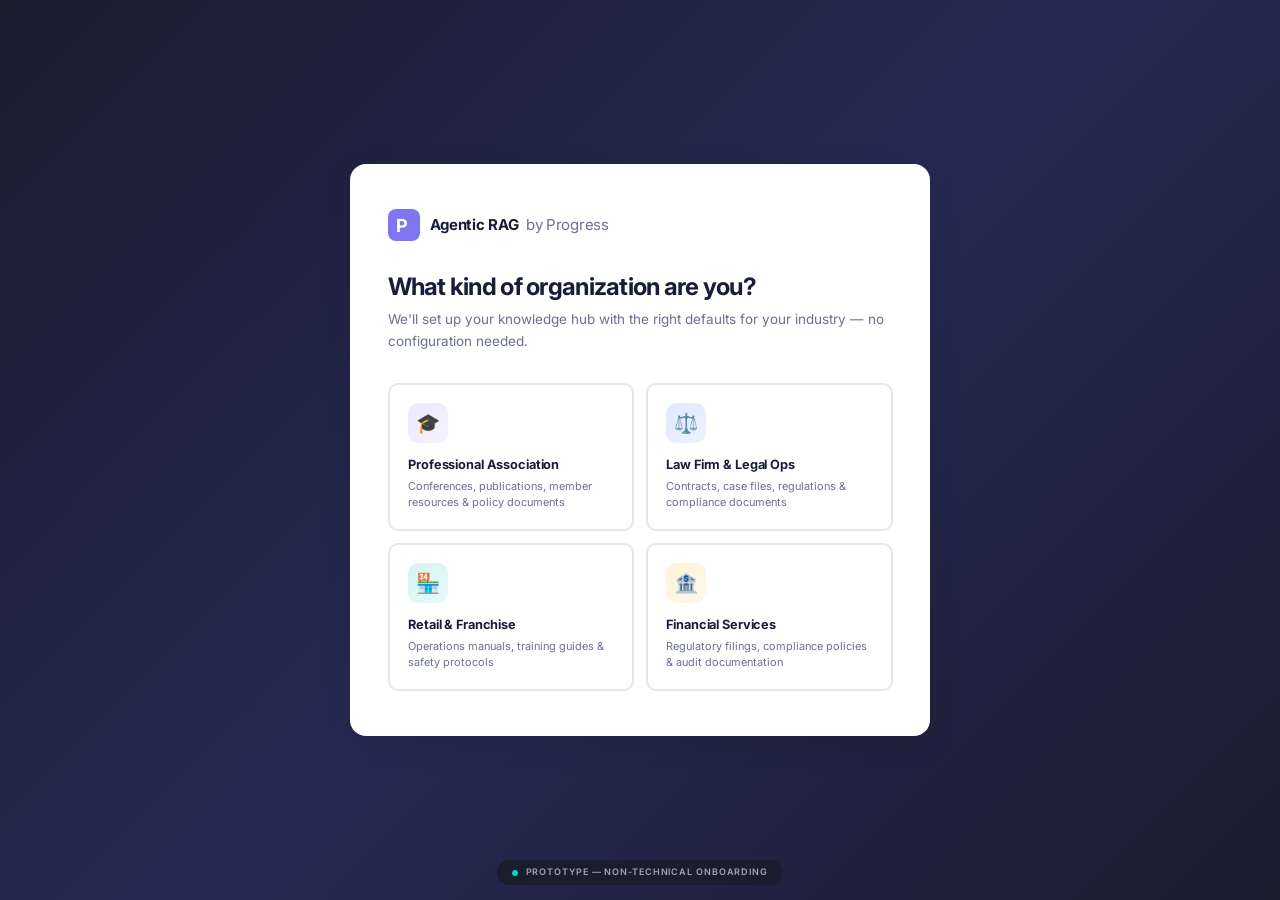
==== app-prototype.html @ ed8bad18 "Add persona-driven app-shell prototype for non-technical onboarding Co-Authored-By: Claude Opus 4.6 " ====
<!DOCTYPE html>
<html lang="en">
<head>
  <meta charset="UTF-8">
  <meta name="viewport" content="width=device-width, initial-scale=1.0">
  <title>Agentic RAG — App Prototype</title>
  <link href="https://fonts.googleapis.com/css2?family=Inter:wght@300;400;500;600;700&display=swap" rel="stylesheet">
  <style>
    /* ═══════════════════════════════════════════
       RESET & VARIABLES
       ═══════════════════════════════════════════ */
    *, *::before, *::after { box-sizing: border-box; margin: 0; padding: 0; }

    :root {
      --sidebar-bg: #1a1d2e;
      --sidebar-hover: #252840;
      --sidebar-active: #2d3152;
      --sidebar-text: rgba(255,255,255,0.55);
      --sidebar-text-active: #fff;
      --sidebar-width: 220px;
      --topbar-height: 52px;

      --purple: #8174f2;
      --purple-light: #a599ff;
      --purple-bg: rgba(129,116,242,0.08);
      --purple-border: rgba(129,116,242,0.2);
      --teal: #00d5c7;
      --teal-dark: #00b3a6;
      --green: #00d364;
      --red: #ef4444;

      --bg: #f4f5f9;
      --white: #ffffff;
      --text: #1a1d3a;
      --text-secondary: #6b7094;
      --text-tertiary: #9ca0b8;
      --border: #e5e7ef;
      --border-light: #f0f1f6;

      --radius: 10px;
      --radius-sm: 6px;
      --radius-lg: 16px;
      --shadow-sm: 0 1px 3px rgba(0,0,0,0.04);
      --shadow-md: 0 4px 16px rgba(0,0,0,0.06);
      --shadow-lg: 0 8px 32px rgba(0,0,0,0.08);

      --font: 'Inter', -apple-system, BlinkMacSystemFont, sans-serif;
    }

    html { font-size: 15px; }
    body {
      font-family: var(--font);
      color: var(--text);
      background: var(--bg);
      line-height: 1.6;
      -webkit-font-smoothing: antialiased;
      overflow-x: hidden;
      min-height: 100vh;
    }
    a { color: inherit; text-decoration: none; }
    button { font-family: var(--font); cursor: pointer; border: none; }
    input, textarea { font-family: var(--font); }

    /* ═══════════════════════════════════════════
       WELCOME SCREEN (Persona Selection)
       ═══════════════════════════════════════════ */
    .welcome-screen {
      min-height: 100vh;
      background: linear-gradient(135deg, #1a1d2e 0%, #252952 50%, #1a1d2e 100%);
      display: flex;
      align-items: center;
      justify-content: center;
      padding: 2rem;
    }

    .welcome-screen.hidden { display: none; }

    .welcome-card {
      background: var(--white);
      border-radius: var(--radius-lg);
      padding: 3rem 2.5rem;
      max-width: 580px;
      width: 100%;
      box-shadow: var(--shadow-lg);
      animation: welcomeFade 0.6s ease;
    }

    @keyframes welcomeFade {
      from { opacity: 0; transform: translateY(20px) scale(0.98); }
      to { opacity: 1; transform: translateY(0) scale(1); }
    }

    .welcome-logo {
      display: flex;
      align-items: center;
      gap: 10px;
      margin-bottom: 2rem;
    }

    .welcome-logo svg { flex-shrink: 0; }

    .welcome-logo-text {
      font-weight: 700;
      font-size: 1rem;
      color: var(--text);
      letter-spacing: -0.02em;
    }

    .welcome-logo-text span {
      color: var(--text-secondary);
      font-weight: 400;
      margin-left: 4px;
    }

    .welcome-card h1 {
      font-size: 1.6rem;
      font-weight: 700;
      letter-spacing: -0.03em;
      line-height: 1.3;
      margin-bottom: 0.5rem;
    }

    .welcome-card > p {
      color: var(--text-secondary);
      font-size: 0.9rem;
      margin-bottom: 2rem;
    }

    .persona-grid {
      display: grid;
      grid-template-columns: 1fr 1fr;
      gap: 0.75rem;
    }

    .persona-card {
      background: var(--white);
      border: 2px solid var(--border);
      border-radius: var(--radius);
      padding: 1.25rem;
      cursor: pointer;
      transition: all 0.2s;
      text-align: left;
    }

    .persona-card:hover {
      border-color: var(--purple);
      background: var(--purple-bg);
      transform: translateY(-2px);
      box-shadow: var(--shadow-md);
    }

    .persona-icon {
      width: 40px;
      height: 40px;
      border-radius: 10px;
      display: flex;
      align-items: center;
      justify-content: center;
      font-size: 1.3rem;
      margin-bottom: 0.75rem;
    }

    .persona-icon.assoc { background: linear-gradient(135deg, #ede8ff, #f5f2ff); }
    .persona-icon.legal { background: linear-gradient(135deg, #e0e8ff, #edf2ff); }
    .persona-icon.retail { background: linear-gradient(135deg, #d4f5f2, #e8faf9); }
    .persona-icon.finance { background: linear-gradient(135deg, #fff3d6, #fff9ec); }

    .persona-card h3 {
      font-size: 0.85rem;
      font-weight: 700;
      margin-bottom: 0.25rem;
      letter-spacing: -0.01em;
    }

    .persona-card p {
      font-size: 0.73rem;
      color: var(--text-secondary);
      line-height: 1.45;
    }

    /* ═══════════════════════════════════════════
       ONBOARDING OVERLAY
       ═══════════════════════════════════════════ */
    .onboarding-overlay {
      position: fixed;
      inset: 0;
      background: rgba(26,29,46,0.6);
      backdrop-filter: blur(4px);
      display: flex;
      align-items: center;
      justify-content: center;
      z-index: 1000;
      padding: 1.5rem;
      animation: overlayIn 0.3s ease;
    }

    .onboarding-overlay.hidden { display: none; }

    @keyframes overlayIn {
      from { opacity: 0; }
      to { opacity: 1; }
    }

    .onboarding-modal {
      background: var(--white);
      border-radius: var(--radius-lg);
      max-width: 520px;
      width: 100%;
      box-shadow: 0 24px 64px rgba(0,0,0,0.2);
      overflow: hidden;
      animation: modalIn 0.4s cubic-bezier(0.16, 1, 0.3, 1);
    }

    @keyframes modalIn {
      from { opacity: 0; transform: translateY(24px) scale(0.96); }
      to { opacity: 1; transform: translateY(0) scale(1); }
    }

    .onboarding-progress {
      height: 3px;
      background: var(--border-light);
    }

    .onboarding-progress-fill {
      height: 100%;
      background: linear-gradient(90deg, var(--purple), var(--teal));
      transition: width 0.5s cubic-bezier(0.4, 0, 0.2, 1);
      border-radius: 0 2px 2px 0;
    }

    .onboarding-body {
      padding: 2rem 2rem 1.75rem;
    }

    .onboarding-step-label {
      font-size: 0.7rem;
      font-weight: 600;
      text-transform: uppercase;
      letter-spacing: 0.08em;
      color: var(--purple);
      margin-bottom: 0.75rem;
    }

    .onboarding-body h2 {
      font-size: 1.3rem;
      font-weight: 700;
      letter-spacing: -0.02em;
      margin-bottom: 0.4rem;
    }

    .onboarding-body > p {
      color: var(--text-secondary);
      font-size: 0.85rem;
      margin-bottom: 1.5rem;
    }

    .onboarding-step { display: none; }
    .onboarding-step.active { display: block; }

    /* Use case options */
    .uc-option {
      display: flex;
      align-items: center;
      gap: 0.75rem;
      padding: 0.9rem 1rem;
      border: 2px solid var(--border);
      border-radius: var(--radius);
      margin-bottom: 0.5rem;
      cursor: pointer;
      transition: all 0.15s;
    }

    .uc-option:hover { border-color: var(--purple-border); background: var(--purple-bg); }
    .uc-option.selected { border-color: var(--purple); background: var(--purple-bg); }

    .uc-radio {
      width: 18px; height: 18px;
      border-radius: 50%;
      border: 2px solid var(--border);
      flex-shrink: 0;
      position: relative;
      transition: all 0.15s;
    }

    .uc-option.selected .uc-radio {
      border-color: var(--purple);
    }

    .uc-option.selected .uc-radio::after {
      content: '';
      position: absolute;
      top: 3px; left: 3px;
      width: 8px; height: 8px;
      border-radius: 50%;
      background: var(--purple);
    }

    .uc-text h4 { font-size: 0.85rem; font-weight: 600; }
    .uc-text p { font-size: 0.73rem; color: var(--text-secondary); margin-top: 2px; }

    /* Upload zone */
    .upload-zone {
      border: 2px dashed var(--border);
      border-radius: var(--radius);
      padding: 2rem;
      text-align: center;
      cursor: pointer;
      transition: all 0.2s;
    }

    .upload-zone:hover { border-color: var(--purple); background: var(--purple-bg); }

    .upload-zone-icon {
      font-size: 2rem;
      margin-bottom: 0.5rem;
    }

    .upload-zone h4 { font-size: 0.9rem; font-weight: 600; margin-bottom: 0.25rem; }
    .upload-zone p { font-size: 0.75rem; color: var(--text-secondary); }

    .file-preview {
      display: none;
      align-items: center;
      gap: 0.75rem;
      padding: 0.75rem 1rem;
      background: var(--bg);
      border-radius: var(--radius-sm);
      margin-top: 0.75rem;
    }

    .file-preview.visible { display: flex; }
    .file-preview-icon { font-size: 1.5rem; }
    .file-preview-info { flex: 1; }
    .file-preview-info .fname { font-size: 0.8rem; font-weight: 600; }
    .file-preview-info .fsize { font-size: 0.7rem; color: var(--text-secondary); }

    .file-preview-check {
      width: 22px; height: 22px;
      background: var(--teal);
      border-radius: 50%;
      display: flex; align-items: center; justify-content: center;
    }

    /* Processing */
    .processing-wrap { text-align: center; padding: 1rem 0; }

    .proc-spinner {
      width: 64px; height: 64px;
      border: 3px solid var(--border-light);
      border-top-color: var(--purple);
      border-right-color: var(--teal);
      border-radius: 50%;
      animation: spin 1s linear infinite;
      margin: 0 auto 1.5rem;
    }

    @keyframes spin { to { transform: rotate(360deg); } }

    .proc-steps { text-align: left; max-width: 280px; margin: 0 auto; }

    .proc-item {
      display: flex;
      align-items: center;
      gap: 0.6rem;
      padding: 0.4rem 0;
      font-size: 0.8rem;
      color: var(--text-tertiary);
      transition: all 0.3s;
    }

    .proc-item.active { color: var(--text); font-weight: 600; }
    .proc-item.done { color: var(--teal-dark); }

    .proc-dot {
      width: 16px; height: 16px;
      border-radius: 50%;
      border: 2px solid var(--border);
      flex-shrink: 0;
      display: flex; align-items: center; justify-content: center;
      transition: all 0.3s;
    }

    .proc-item.active .proc-dot { border-color: var(--purple); background: var(--purple-bg); }
    .proc-item.done .proc-dot { border-color: var(--teal); background: var(--teal); }
    .proc-item.done .proc-dot svg { display: block; }
    .proc-dot svg { width: 8px; height: 8px; color: white; display: none; }

    /* Onboarding footer */
    .onboarding-footer {
      display: flex;
      justify-content: flex-end;
      gap: 0.5rem;
      padding: 1rem 2rem 1.5rem;
    }

    .btn-ob {
      padding: 0.55rem 1.4rem;
      border-radius: var(--radius-sm);
      font-size: 0.8rem;
      font-weight: 600;
      transition: all 0.15s;
    }

    .btn-ob-primary {
      background: var(--purple);
      color: white;
    }

    .btn-ob-primary:hover { background: #7164e0; }
    .btn-ob-primary:disabled { opacity: 0.4; cursor: not-allowed; }

    .btn-ob-secondary {
      background: var(--bg);
      color: var(--text-secondary);
    }

    /* ═══════════════════════════════════════════
       APP SHELL
       ═══════════════════════════════════════════ */
    .app-shell {
      display: none;
      min-height: 100vh;
    }

    .app-shell.active { display: flex; }

    /* Sidebar */
    .sidebar {
      width: var(--sidebar-width);
      background: var(--sidebar-bg);
      min-height: 100vh;
      position: fixed;
      left: 0;
      top: 0;
      z-index: 50;
      display: flex;
      flex-direction: column;
      transition: transform 0.3s;
    }

    .sidebar-logo {
      padding: 1rem 1.25rem;
      display: flex;
      align-items: center;
      gap: 8px;
      border-bottom: 1px solid rgba(255,255,255,0.06);
    }

    .sidebar-logo svg { flex-shrink: 0; }

    .sidebar-logo-text {
      font-size: 0.8rem;
      font-weight: 700;
      color: white;
      letter-spacing: -0.01em;
    }

    .sidebar-nav { padding: 0.75rem 0.6rem; flex: 1; }

    .sidebar-section-label {
      font-size: 0.6rem;
      font-weight: 600;
      text-transform: uppercase;
      letter-spacing: 0.1em;
      color: rgba(255,255,255,0.25);
      padding: 1rem 0.65rem 0.4rem;
    }

    .nav-item {
      display: flex;
      align-items: center;
      gap: 0.65rem;
      padding: 0.55rem 0.65rem;
      border-radius: var(--radius-sm);
      color: var(--sidebar-text);
      font-size: 0.8rem;
      font-weight: 500;
      cursor: pointer;
      transition: all 0.15s;
      margin-bottom: 2px;
    }

    .nav-item:hover { background: var(--sidebar-hover); color: var(--sidebar-text-active); }
    .nav-item.active { background: var(--sidebar-active); color: var(--sidebar-text-active); }

    .nav-item svg { width: 18px; height: 18px; flex-shrink: 0; opacity: 0.6; }
    .nav-item.active svg { opacity: 1; }

    .sidebar-badge {
      margin-left: auto;
      font-size: 0.6rem;
      font-weight: 700;
      background: var(--purple);
      color: white;
      padding: 1px 6px;
      border-radius: 10px;
    }

    .sidebar-trial {
      padding: 1rem 1.25rem;
      border-top: 1px solid rgba(255,255,255,0.06);
    }

    .trial-bar {
      height: 4px;
      background: rgba(255,255,255,0.1);
      border-radius: 2px;
      margin-bottom: 0.4rem;
    }

    .trial-fill {
      height: 100%;
      background: linear-gradient(90deg, var(--teal), var(--green));
      border-radius: 2px;
      width: 100%;
    }

    .trial-text {
      font-size: 0.65rem;
      color: rgba(255,255,255,0.4);
    }

    .trial-text strong { color: var(--teal); }

    /* Main content area */
    .main-wrap {
      margin-left: var(--sidebar-width);
      flex: 1;
      min-height: 100vh;
      display: flex;
      flex-direction: column;
    }

    /* Top bar */
    .topbar {
      height: var(--topbar-height);
      background: var(--white);
      border-bottom: 1px solid var(--border);
      display: flex;
      align-items: center;
      justify-content: space-between;
      padding: 0 1.5rem;
      position: sticky;
      top: 0;
      z-index: 40;
    }

    .topbar-left {
      display: flex;
      align-items: center;
      gap: 0.5rem;
      font-size: 0.8rem;
      color: var(--text-secondary);
    }

    .topbar-left strong { color: var(--text); font-weight: 600; }

    .topbar-right {
      display: flex;
      align-items: center;
      gap: 0.75rem;
    }

    .topbar-btn {
      width: 32px; height: 32px;
      border-radius: var(--radius-sm);
      background: var(--bg);
      display: flex; align-items: center; justify-content: center;
      color: var(--text-secondary);
      cursor: pointer;
      transition: all 0.15s;
    }

    .topbar-btn:hover { background: var(--border); }
    .topbar-btn svg { width: 16px; height: 16px; }

    .topbar-avatar {
      width: 30px; height: 30px;
      border-radius: 50%;
      background: var(--purple);
      color: white;
      font-size: 0.65rem;
      font-weight: 700;
      display: flex; align-items: center; justify-content: center;
      cursor: pointer;
    }

    /* Content */
    .content { padding: 1.5rem; flex: 1; }

    /* ═══════════════════════════════════════════
       DASHBOARD VIEW
       ═══════════════════════════════════════════ */
    .view { display: none; animation: viewIn 0.3s ease; }
    .view.active { display: block; }

    @keyframes viewIn {
      from { opacity: 0; transform: translateY(8px); }
      to { opacity: 1; transform: translateY(0); }
    }

    .dash-header {
      margin-bottom: 1.5rem;
    }

    .dash-header h1 {
      font-size: 1.4rem;
      font-weight: 700;
      letter-spacing: -0.02em;
      margin-bottom: 0.25rem;
    }

    .dash-header p {
      font-size: 0.85rem;
      color: var(--text-secondary);
    }

    .metrics-grid {
      display: grid;
      grid-template-columns: repeat(4, 1fr);
      gap: 0.75rem;
      margin-bottom: 1.5rem;
    }

    .metric-card {
      background: var(--white);
      border: 1px solid var(--border);
      border-radius: var(--radius);
      padding: 1.25rem;
    }

    .metric-label {
      font-size: 0.7rem;
      font-weight: 600;
      text-transform: uppercase;
      letter-spacing: 0.06em;
      color: var(--text-secondary);
      margin-bottom: 0.5rem;
    }

    .metric-value {
      font-size: 1.8rem;
      font-weight: 700;
      letter-spacing: -0.03em;
      line-height: 1;
    }

    .metric-value.purple { color: var(--purple); }
    .metric-value.teal { color: var(--teal-dark); }
    .metric-value.green { color: var(--green); }

    .metric-sub {
      font-size: 0.7rem;
      color: var(--text-tertiary);
      margin-top: 0.35rem;
    }

    /* Quick actions */
    .quick-action {
      background: var(--white);
      border: 1px solid var(--border);
      border-radius: var(--radius);
      padding: 1.5rem;
      margin-bottom: 1rem;
    }

    .quick-action h3 {
      font-size: 0.95rem;
      font-weight: 700;
      margin-bottom: 0.75rem;
    }

    .quick-search-bar {
      display: flex;
      align-items: center;
      background: var(--bg);
      border: 2px solid var(--border);
      border-radius: var(--radius);
      padding: 0.65rem 0.9rem;
      gap: 0.6rem;
      cursor: pointer;
      transition: all 0.15s;
    }

    .quick-search-bar:hover { border-color: var(--purple); }

    .quick-search-bar svg { width: 18px; height: 18px; color: var(--text-tertiary); flex-shrink: 0; }

    .quick-search-bar span {
      font-size: 0.85rem;
      color: var(--text-tertiary);
    }

    /* Recent docs */
    .recent-docs {
      background: var(--white);
      border: 1px solid var(--border);
      border-radius: var(--radius);
      padding: 1.25rem;
    }

    .recent-docs h3 {
      font-size: 0.9rem;
      font-weight: 700;
      margin-bottom: 0.75rem;
    }

    .doc-row {
      display: flex;
      align-items: center;
      gap: 0.75rem;
      padding: 0.6rem 0;
      border-bottom: 1px solid var(--border-light);
    }

    .doc-row:last-child { border-bottom: none; }

    .doc-icon {
      width: 32px; height: 32px;
      border-radius: var(--radius-sm);
      background: var(--bg);
      display: flex; align-items: center; justify-content: center;
      font-size: 0.9rem;
    }

    .doc-info { flex: 1; }
    .doc-info .doc-name { font-size: 0.8rem; font-weight: 600; }
    .doc-info .doc-meta { font-size: 0.68rem; color: var(--text-tertiary); }
    .doc-status { font-size: 0.65rem; font-weight: 600; color: var(--teal-dark); }

    /* ═══════════════════════════════════════════
       SEARCH/ASK VIEW
       ═══════════════════════════════════════════ */
    .search-header {
      margin-bottom: 1.5rem;
    }

    .search-header h1 {
      font-size: 1.4rem;
      font-weight: 700;
      letter-spacing: -0.02em;
      margin-bottom: 0.25rem;
    }

    .search-header p {
      font-size: 0.85rem;
      color: var(--text-secondary);
    }

    .search-input-wrap {
      background: var(--white);
      border: 2px solid var(--border);
      border-radius: var(--radius);
      padding: 0.7rem 0.9rem;
      display: flex;
      align-items: center;
      gap: 0.6rem;
      margin-bottom: 0.75rem;
      transition: all 0.15s;
    }

    .search-input-wrap:focus-within {
      border-color: var(--purple);
      box-shadow: 0 0 0 3px rgba(129,116,242,0.1);
    }

    .search-input-wrap svg { width: 20px; height: 20px; color: var(--text-tertiary); flex-shrink: 0; }

    .search-input-wrap input {
      flex: 1;
      border: none;
      outline: none;
      font-size: 0.9rem;
      color: var(--text);
      background: transparent;
    }

    .search-input-wrap input::placeholder { color: var(--text-tertiary); }

    .search-send {
      background: var(--purple);
      color: white;
      border-radius: var(--radius-sm);
      padding: 0.4rem 1rem;
      font-size: 0.78rem;
      font-weight: 600;
      white-space: nowrap;
    }

    .search-send:hover { background: #7164e0; }

    .example-pills {
      display: flex;
      flex-wrap: wrap;
      gap: 0.4rem;
      margin-bottom: 1.5rem;
    }

    .example-pill {
      font-size: 0.7rem;
      color: var(--purple);
      background: var(--purple-bg);
      border: 1px solid var(--purple-border);
      padding: 0.3rem 0.65rem;
      border-radius: 100px;
      cursor: pointer;
      transition: all 0.15s;
    }

    .example-pill:hover { background: rgba(129,116,242,0.15); }

    /* AI Answer */
    .ai-answer {
      display: none;
      background: var(--white);
      border: 1px solid var(--border);
      border-radius: var(--radius);
      overflow: hidden;
      animation: viewIn 0.4s ease;
    }

    .ai-answer.visible { display: block; }

    .ai-answer-header {
      display: flex;
      align-items: center;
      gap: 0.5rem;
      padding: 0.9rem 1.25rem;
      background: linear-gradient(90deg, rgba(129,116,242,0.06), rgba(0,213,199,0.04));
      border-bottom: 1px solid var(--border-light);
    }

    .ai-dot {
      width: 8px; height: 8px;
      border-radius: 50%;
      background: var(--purple);
      animation: pulse 2s ease infinite;
    }

    @keyframes pulse {
      0%, 100% { opacity: 1; }
      50% { opacity: 0.4; }
    }

    .ai-answer-header span {
      font-size: 0.75rem;
      font-weight: 600;
      color: var(--purple);
      text-transform: uppercase;
      letter-spacing: 0.05em;
    }

    .ai-answer-body {
      padding: 1.25rem;
      font-size: 0.85rem;
      line-height: 1.7;
    }

    .ai-answer-body p { margin-bottom: 0.75rem; }
    .ai-answer-body p:last-child { margin-bottom: 0; }
    .ai-answer-body strong { font-weight: 700; }

    .ai-cite {
      display: inline-flex;
      align-items: center;
      gap: 3px;
      font-size: 0.65rem;
      font-weight: 600;
      color: var(--teal-dark);
      background: rgba(0,213,199,0.08);
      padding: 1px 6px;
      border-radius: 4px;
      vertical-align: middle;
      margin-left: 3px;
    }

    .ai-sources {
      border-top: 1px solid var(--border-light);
      padding: 1rem 1.25rem;
      background: var(--bg);
    }

    .ai-sources-label {
      font-size: 0.68rem;
      font-weight: 700;
      text-transform: uppercase;
      letter-spacing: 0.06em;
      color: var(--text-tertiary);
      margin-bottom: 0.5rem;
    }

    .ai-source-item {
      display: flex;
      align-items: flex-start;
      gap: 0.5rem;
      padding: 0.35rem 0;
      font-size: 0.75rem;
      color: var(--text-secondary);
    }

    .ai-source-num {
      width: 18px; height: 18px;
      border-radius: 4px;
      background: var(--teal);
      color: white;
      font-size: 0.6rem;
      font-weight: 700;
      display: flex; align-items: center; justify-content: center;
      flex-shrink: 0;
      margin-top: 1px;
    }

    /* Follow up */
    .follow-up {
      display: none;
      margin-top: 1rem;
    }

    .follow-up.visible { display: block; }

    .follow-up-bar {
      display: flex;
      align-items: center;
      background: var(--white);
      border: 1px solid var(--border);
      border-radius: var(--radius);
      padding: 0.6rem 0.9rem;
      gap: 0.5rem;
    }

    .follow-up-bar input {
      flex: 1;
      border: none;
      outline: none;
      font-size: 0.85rem;
      color: var(--text);
      background: transparent;
    }

    /* ═══════════════════════════════════════════
       DOCUMENTS VIEW
       ═══════════════════════════════════════════ */
    .docs-header {
      display: flex;
      align-items: center;
      justify-content: space-between;
      margin-bottom: 1.5rem;
    }

    .docs-header h1 {
      font-size: 1.4rem;
      font-weight: 700;
      letter-spacing: -0.02em;
    }

    .btn-upload {
      display: flex;
      align-items: center;
      gap: 0.4rem;
      background: var(--purple);
      color: white;
      padding: 0.5rem 1rem;
      border-radius: var(--radius-sm);
      font-size: 0.8rem;
      font-weight: 600;
    }

    .btn-upload:hover { background: #7164e0; }
    .btn-upload svg { width: 16px; height: 16px; }

    .docs-table {
      background: var(--white);
      border: 1px solid var(--border);
      border-radius: var(--radius);
      overflow: hidden;
    }

    .docs-table-header {
      display: grid;
      grid-template-columns: 1fr 120px 100px 80px;
      padding: 0.6rem 1rem;
      background: var(--bg);
      border-bottom: 1px solid var(--border);
      font-size: 0.68rem;
      font-weight: 600;
      text-transform: uppercase;
      letter-spacing: 0.06em;
      color: var(--text-tertiary);
    }

    .docs-table-row {
      display: grid;
      grid-template-columns: 1fr 120px 100px 80px;
      padding: 0.75rem 1rem;
      border-bottom: 1px solid var(--border-light);
      align-items: center;
      font-size: 0.82rem;
    }

    .docs-table-row:last-child { border-bottom: none; }

    .doc-name-cell {
      display: flex;
      align-items: center;
      gap: 0.6rem;
    }

    .doc-name-cell .doc-icon { width: 28px; height: 28px; font-size: 0.75rem; }

    .doc-status-badge {
      font-size: 0.65rem;
      font-weight: 600;
      padding: 2px 8px;
      border-radius: 100px;
    }

    .doc-status-badge.ready { background: rgba(0,211,100,0.1); color: var(--green); }

    /* ═══════════════════════════════════════════
       MOBILE RESPONSIVE
       ═══════════════════════════════════════════ */
    .mobile-menu-btn {
      display: none;
      width: 36px; height: 36px;
      background: none;
      color: var(--text);
      align-items: center;
      justify-content: center;
    }

    .mobile-menu-btn svg { width: 20px; height: 20px; }

    @media (max-width: 768px) {
      :root { --sidebar-width: 0px; }

      .sidebar {
        transform: translateX(-260px);
        width: 260px;
      }

      .sidebar.open { transform: translateX(0); }

      .main-wrap { margin-left: 0; }

      .mobile-menu-btn { display: flex; }

      .persona-grid { grid-template-columns: 1fr; }

      .metrics-grid { grid-template-columns: repeat(2, 1fr); }

      .docs-table-header,
      .docs-table-row { grid-template-columns: 1fr 80px; }

      .docs-table-header > :nth-child(n+3),
      .docs-table-row > :nth-child(n+3) { display: none; }

      .welcome-card { padding: 2rem 1.5rem; }

      .onboarding-body { padding: 1.5rem; }
      .onboarding-footer { padding: 0.75rem 1.5rem 1.25rem; }
    }

    /* ═══════════════════════════════════════════
       PROTOTYPE BADGE
       ═══════════════════════════════════════════ */
    .proto-badge {
      position: fixed;
      bottom: 1rem;
      left: 50%;
      transform: translateX(-50%);
      background: var(--sidebar-bg);
      color: rgba(255,255,255,0.6);
      font-size: 0.6rem;
      font-weight: 600;
      text-transform: uppercase;
      letter-spacing: 0.1em;
      padding: 0.35rem 1rem;
      border-radius: 100px;
      z-index: 999;
      display: flex;
      align-items: center;
      gap: 0.5rem;
    }

    .proto-badge-dot {
      width: 6px; height: 6px;
      border-radius: 50%;
      background: var(--teal);
      animation: pulse 2s ease infinite;
    }
  </style>
</head>
<body>

<!-- ═══════════════════════════════════════════
     WELCOME SCREEN
     ═══════════════════════════════════════════ -->
<div class="welcome-screen" id="welcomeScreen">
  <div class="welcome-card">
    <div class="welcome-logo">
      <svg width="32" height="32" viewBox="0 0 32 32" fill="none">
        <rect width="32" height="32" rx="8" fill="url(#wg)"/>
        <defs><linearGradient id="wg" x1="0" y1="0" x2="32" y2="32"><stop stop-color="#8174f2"/><stop offset="1" stop-color="#00d5c7"/></linearGradient></defs>
        <text x="8" y="23" font-family="Inter,sans-serif" font-weight="700" font-size="18" fill="#fff">P</text>
      </svg>
      <div class="welcome-logo-text">Agentic RAG <span>by Progress</span></div>
    </div>
    <h1>What kind of organization are you?</h1>
    <p>We'll set up your knowledge hub with the right defaults for your industry &mdash; no configuration needed.</p>
    <div class="persona-grid">
      <div class="persona-card" onclick="selectPersona('associations')">
        <div class="persona-icon assoc">&#127891;</div>
        <h3>Professional Association</h3>
        <p>Conferences, publications, member resources &amp; policy documents</p>
      </div>
      <div class="persona-card" onclick="selectPersona('legal')">
        <div class="persona-icon legal">&#9878;&#65039;</div>
        <h3>Law Firm &amp; Legal Ops</h3>
        <p>Contracts, case files, regulations &amp; compliance documents</p>
      </div>
      <div class="persona-card" onclick="selectPersona('retail')">
        <div class="persona-icon retail">&#127978;</div>
        <h3>Retail &amp; Franchise</h3>
        <p>Operations manuals, training guides &amp; safety protocols</p>
      </div>
      <div class="persona-card" onclick="selectPersona('finance')">
        <div class="persona-icon finance">&#127974;</div>
        <h3>Financial Services</h3>
        <p>Regulatory filings, compliance policies &amp; audit documentation</p>
      </div>
    </div>
  </div>
</div>

<!-- ═══════════════════════════════════════════
     ONBOARDING OVERLAY
     ═══════════════════════════════════════════ -->
<div class="onboarding-overlay hidden" id="onboardingOverlay">
  <div class="onboarding-modal">
    <div class="onboarding-progress">
      <div class="onboarding-progress-fill" id="obProgressFill" style="width: 33%"></div>
    </div>

    <!-- Step 1: Use Case -->
    <div class="onboarding-step active" id="obStep1">
      <div class="onboarding-body">
        <div class="onboarding-step-label">Step 1 of 3</div>
        <h2 id="obTitle1">What will you use this for?</h2>
        <p>Pick your primary use case &mdash; you can always add more later.</p>
        <div id="obUseCases"></div>
      </div>
      <div class="onboarding-footer">
        <button class="btn-ob btn-ob-primary" id="obBtn1" disabled onclick="obNext(2)">Continue</button>
      </div>
    </div>

    <!-- Step 2: Upload -->
    <div class="onboarding-step" id="obStep2">
      <div class="onboarding-body">
        <div class="onboarding-step-label">Step 2 of 3</div>
        <h2 id="obUploadTitle">Upload your first document</h2>
        <p id="obUploadSub">We'll index it and make it searchable in seconds.</p>
        <div class="upload-zone" onclick="simulateUpload()">
          <div class="upload-zone-icon">&#128196;</div>
          <h4>Drop a file here or click to browse</h4>
          <p>PDF, DOCX, MP4, MP3, PPTX &mdash; 60+ formats supported</p>
        </div>
        <div class="file-preview" id="obFilePreview">
          <div class="file-preview-icon">&#128196;</div>
          <div class="file-preview-info">
            <div class="fname" id="obFileName"></div>
            <div class="fsize" id="obFileSize"></div>
          </div>
          <div class="file-preview-check">
            <svg viewBox="0 0 12 12" fill="none" stroke="white" stroke-width="2"><path d="M2 6l3 3 5-5"/></svg>
          </div>
        </div>
      </div>
      <div class="onboarding-footer">
        <button class="btn-ob btn-ob-secondary" onclick="obNext(1)">Back</button>
        <button class="btn-ob btn-ob-primary" id="obBtn2" disabled onclick="obNext(3)">Process Document</button>
      </div>
    </div>

    <!-- Step 3: Processing -->
    <div class="onboarding-step" id="obStep3">
      <div class="onboarding-body">
        <div class="onboarding-step-label">Step 3 of 3</div>
        <h2>Setting up your knowledge hub</h2>
        <p>This usually takes about 30 seconds.</p>
        <div class="processing-wrap">
          <div class="proc-spinner"></div>
          <div class="proc-steps">
            <div class="proc-item active" id="p1"><div class="proc-dot"><svg viewBox="0 0 12 12" fill="none" stroke="white" stroke-width="2"><path d="M2 6l3 3 5-5"/></svg></div>Extracting text &amp; structure</div>
            <div class="proc-item" id="p2"><div class="proc-dot"><svg viewBox="0 0 12 12" fill="none" stroke="white" stroke-width="2"><path d="M2 6l3 3 5-5"/></svg></div>Generating knowledge index</div>
            <div class="proc-item" id="p3"><div class="proc-dot"><svg viewBox="0 0 12 12" fill="none" stroke="white" stroke-width="2"><path d="M2 6l3 3 5-5"/></svg></div>Configuring AI for your industry</div>
            <div class="proc-item" id="p4"><div class="proc-dot"><svg viewBox="0 0 12 12" fill="none" stroke="white" stroke-width="2"><path d="M2 6l3 3 5-5"/></svg></div>Ready to search</div>
          </div>
        </div>
      </div>
    </div>
  </div>
</div>

<!-- ═══════════════════════════════════════════
     APP SHELL
     ═══════════════════════════════════════════ -->
<div class="app-shell" id="appShell">

  <!-- Sidebar -->
  <aside class="sidebar" id="sidebar">
    <div class="sidebar-logo">
      <svg width="24" height="24" viewBox="0 0 32 32" fill="none">
        <rect width="32" height="32" rx="8" fill="url(#sg)"/>
        <defs><linearGradient id="sg" x1="0" y1="0" x2="32" y2="32"><stop stop-color="#8174f2"/><stop offset="1" stop-color="#00d5c7"/></linearGradient></defs>
        <text x="8" y="23" font-family="Inter,sans-serif" font-weight="700" font-size="18" fill="#fff">P</text>
      </svg>
      <div class="sidebar-logo-text">Agentic RAG</div>
    </div>
    <nav class="sidebar-nav">
      <div class="nav-item active" onclick="showView('dashboard')" data-view="dashboard">
        <svg viewBox="0 0 24 24" fill="none" stroke="currentColor" stroke-width="2"><rect x="3" y="3" width="7" height="7" rx="1"/><rect x="14" y="3" width="7" height="7" rx="1"/><rect x="3" y="14" width="7" height="7" rx="1"/><rect x="14" y="14" width="7" height="7" rx="1"/></svg>
        Home
      </div>
      <div class="sidebar-section-label">Knowledge</div>
      <div class="nav-item" onclick="showView('documents')" data-view="documents">
        <svg viewBox="0 0 24 24" fill="none" stroke="currentColor" stroke-width="2"><path d="M14 2H6a2 2 0 0 0-2 2v16a2 2 0 0 0 2 2h12a2 2 0 0 0 2-2V8z"/><polyline points="14 2 14 8 20 8"/></svg>
        My Documents
      </div>
      <div class="nav-item" onclick="showView('search')" data-view="search">
        <svg viewBox="0 0 24 24" fill="none" stroke="currentColor" stroke-width="2"><circle cx="11" cy="11" r="8"/><line x1="21" y1="21" x2="16.65" y2="16.65"/></svg>
        Ask Questions
        <span class="sidebar-badge">AI</span>
      </div>
      <div class="sidebar-section-label">Connect</div>
      <div class="nav-item" onclick="showView('dashboard')" data-view="integrations">
        <svg viewBox="0 0 24 24" fill="none" stroke="currentColor" stroke-width="2"><path d="M10 13a5 5 0 0 0 7.54.54l3-3a5 5 0 0 0-7.07-7.07l-1.72 1.71"/><path d="M14 11a5 5 0 0 0-7.54-.54l-3 3a5 5 0 0 0 7.07 7.07l1.71-1.71"/></svg>
        Integrations
      </div>
    </nav>
    <div class="sidebar-trial">
      <div class="trial-bar"><div class="trial-fill"></div></div>
      <div class="trial-text"><strong>Free Trial</strong> &middot; 15 days left</div>
    </div>
  </aside>

  <!-- Main -->
  <div class="main-wrap">
    <div class="topbar">
      <div class="topbar-left">
        <button class="mobile-menu-btn" onclick="toggleSidebar()">
          <svg viewBox="0 0 24 24" fill="none" stroke="currentColor" stroke-width="2"><line x1="3" y1="6" x2="21" y2="6"/><line x1="3" y1="12" x2="21" y2="12"/><line x1="3" y1="18" x2="21" y2="18"/></svg>
        </button>
        <span id="topbarLabel"><strong>Knowledge Hub</strong> &middot; <span id="topbarPersona"></span></span>
      </div>
      <div class="topbar-right">
        <div class="topbar-btn">
          <svg viewBox="0 0 24 24" fill="none" stroke="currentColor" stroke-width="2"><path d="M18 8A6 6 0 0 0 6 8c0 7-3 9-3 9h18s-3-2-3-9"/><path d="M13.73 21a2 2 0 0 1-3.46 0"/></svg>
        </div>
        <div class="topbar-avatar" id="topbarAvatar">FT</div>
      </div>
    </div>

    <div class="content">

      <!-- Dashboard View -->
      <div class="view active" id="viewDashboard">
        <div class="dash-header">
          <h1 id="dashTitle">Your Knowledge Hub</h1>
          <p id="dashSub">Everything indexed, searchable, and ready to answer questions.</p>
        </div>
        <div class="metrics-grid">
          <div class="metric-card">
            <div class="metric-label">Documents</div>
            <div class="metric-value purple" id="mDocs">1</div>
            <div class="metric-sub">indexed &amp; searchable</div>
          </div>
          <div class="metric-card">
            <div class="metric-label">Pages Processed</div>
            <div class="metric-value teal" id="mPages">0</div>
            <div class="metric-sub">across all documents</div>
          </div>
          <div class="metric-card">
            <div class="metric-label">Questions Answered</div>
            <div class="metric-value green" id="mQuestions">0</div>
            <div class="metric-sub">with source citations</div>
          </div>
          <div class="metric-card">
            <div class="metric-label">Avg. Response</div>
            <div class="metric-value" id="mTime">&lt;3s</div>
            <div class="metric-sub">with full traceability</div>
          </div>
        </div>
        <div class="quick-action">
          <h3>&#9889; Ask a question about your documents</h3>
          <div class="quick-search-bar" onclick="showView('search')">
            <svg viewBox="0 0 24 24" fill="none" stroke="currentColor" stroke-width="2"><circle cx="11" cy="11" r="8"/><line x1="21" y1="21" x2="16.65" y2="16.65"/></svg>
            <span id="dashQuickPrompt">Try: "What were the key findings?"</span>
          </div>
        </div>
        <div class="recent-docs">
          <h3>Recent Documents</h3>
          <div id="dashDocList"></div>
        </div>
      </div>

      <!-- Documents View -->
      <div class="view" id="viewDocuments">
        <div class="docs-header">
          <h1>My Documents</h1>
          <button class="btn-upload">
            <svg viewBox="0 0 24 24" fill="none" stroke="currentColor" stroke-width="2"><path d="M21 15v4a2 2 0 0 1-2 2H5a2 2 0 0 1-2-2v-4"/><polyline points="17 8 12 3 7 8"/><line x1="12" y1="3" x2="12" y2="15"/></svg>
            Upload
          </button>
        </div>
        <div class="docs-table">
          <div class="docs-table-header">
            <div>Name</div>
            <div>Type</div>
            <div>Size</div>
            <div>Status</div>
          </div>
          <div id="docsTableBody"></div>
        </div>
      </div>

      <!-- Search View -->
      <div class="view" id="viewSearch">
        <div class="search-header">
          <h1>Ask Questions</h1>
          <p id="searchSub">Get instant answers from your documents &mdash; with source citations you can trust.</p>
        </div>
        <div class="search-input-wrap">
          <svg viewBox="0 0 24 24" fill="none" stroke="currentColor" stroke-width="2"><circle cx="11" cy="11" r="8"/><line x1="21" y1="21" x2="16.65" y2="16.65"/></svg>
          <input type="text" id="searchInput" placeholder="Ask anything about your documents..." onkeydown="if(event.key==='Enter')doSearch()">
          <button class="search-send" onclick="doSearch()">Ask</button>
        </div>
        <div class="example-pills" id="searchPills"></div>
        <div class="ai-answer" id="aiAnswer">
          <div class="ai-answer-header">
            <div class="ai-dot"></div>
            <span>AI-Generated Answer</span>
          </div>
          <div class="ai-answer-body" id="aiAnswerBody"></div>
          <div class="ai-sources" id="aiSources"></div>
        </div>
        <div class="follow-up" id="followUp">
          <div class="follow-up-bar">
            <svg viewBox="0 0 24 24" fill="none" stroke="currentColor" stroke-width="2" style="width:18px;height:18px;color:var(--text-tertiary);flex-shrink:0"><path d="M21 15a2 2 0 0 1-2 2H7l-4 4V5a2 2 0 0 1 2-2h14a2 2 0 0 1 2 2z"/></svg>
            <input type="text" placeholder="Ask a follow-up question..." onkeydown="if(event.key==='Enter')doSearch()">
            <button class="search-send" onclick="doSearch()">Ask</button>
          </div>
        </div>
      </div>

    </div>
  </div>
</div>

<!-- Prototype Badge -->
<div class="proto-badge">
  <div class="proto-badge-dot"></div>
  Prototype &mdash; Non-Technical Onboarding
</div>

<script>
// ═══════════════════════════════════════════
// PERSONA DATA
// ═══════════════════════════════════════════
const personas = {
  associations: {
    name: 'Professional Association',
    short: 'Association',
    useCases: [
      { id: 'search', title: 'Search conference content', desc: 'Find insights across years of keynotes, panels, and workshops' },
      { id: 'hub', title: 'Member knowledge hub', desc: 'Give members instant answers from your publication library' },
      { id: 'policy', title: 'Policy & regulation tracker', desc: 'Monitor regulatory changes across your resource archive' }
    ],
    sampleFiles: [
      { name: '2025-Annual-Conference-Keynote.mp4', size: '124 MB', type: 'Video', icon: '&#127909;' },
      { name: 'Q4-2025-Policy-Brief.pdf', size: '2.1 MB', type: 'PDF', icon: '&#128196;' },
      { name: 'Member-Resource-Guide-2026.pdf', size: '4.8 MB', type: 'PDF', icon: '&#128196;' }
    ],
    quickPrompt: 'Try: "What regulatory changes were discussed at the annual conference?"',
    queries: [
      'What were the top regulatory changes discussed at the 2025 conference?',
      'Show me all cybersecurity content from the past 2 years',
      'What best practices were recommended for small firms?'
    ],
    answer: `<p>Based on the 2025 Annual Conference keynote, the top regulatory changes discussed were:</p>
      <p><strong>1. Updated Data Privacy Framework</strong> — The speaker emphasized new cross-border data transfer requirements effective Q1 2026, noting that "member firms with fewer than 50 employees will need to comply within 18 months." <span class="ai-cite">&#128196; Keynote 34:12</span></p>
      <p><strong>2. ESG Reporting Standards</strong> — New mandatory sustainability disclosures were highlighted, with specific guidance for small and mid-size firms. <span class="ai-cite">&#128196; Keynote 47:30</span></p>
      <p><strong>3. AI Governance Guidelines</strong> — The industry's first self-regulatory framework for AI use was announced, developed with 12 member organizations. <span class="ai-cite">&#128196; Keynote 1:02:15</span></p>`,
    sources: [
      { num: '1', text: '2025 Annual Conference Keynote — at 34:12, 47:30, 1:02:15' },
      { num: '2', text: 'Q4 2025 Policy Brief — Section 4: Regulatory Outlook' }
    ],
    stats: { pages: '247', questions: '0', time: '<3s' }
  },
  legal: {
    name: 'Law Firm',
    short: 'Legal',
    useCases: [
      { id: 'contracts', title: 'Contract analysis & review', desc: 'Search across contracts for clauses, terms, and obligations' },
      { id: 'research', title: 'Case law research', desc: 'Find relevant precedents and cross-reference case files' },
      { id: 'compliance', title: 'Compliance monitoring', desc: 'Track regulatory changes and identify policy gaps' }
    ],
    sampleFiles: [
      { name: 'Master-Services-Agreement-TechCorp.pdf', size: '2.4 MB', type: 'PDF', icon: '&#128196;' },
      { name: 'Employment-Contract-Template.docx', size: '890 KB', type: 'Word', icon: '&#128196;' },
      { name: 'NDA-2026-Standard.pdf', size: '340 KB', type: 'PDF', icon: '&#128196;' }
    ],
    quickPrompt: 'Try: "What are the termination clauses in this agreement?"',
    queries: [
      'What are the termination clauses in this agreement?',
      'Find all force majeure provisions across our contracts',
      'What are the liability caps and indemnification terms?'
    ],
    answer: `<p>The Master Services Agreement with TechCorp contains the following termination clauses:</p>
      <p><strong>1. Termination for Convenience</strong> (Section 8.2) — Either party may terminate with 90 days' written notice. Early termination fees apply per Exhibit C. <span class="ai-cite">&#128196; Page 12, &sect;8.2</span></p>
      <p><strong>2. Termination for Cause</strong> (Section 8.3) — Material breach triggers a 30-day cure period. If uncured, the non-breaching party may terminate immediately. <span class="ai-cite">&#128196; Page 13, &sect;8.3</span></p>
      <p><strong>3. Termination for Insolvency</strong> (Section 8.5) — Automatic termination upon filing for bankruptcy or appointment of a receiver. <span class="ai-cite">&#128196; Page 14, &sect;8.5</span></p>
      <p>Note: The liability cap in Section 9.1 limits aggregate liability to 12 months of fees paid. <span class="ai-cite">&#128196; Page 15, &sect;9.1</span></p>`,
    sources: [
      { num: '1', text: 'Master-Services-Agreement-TechCorp.pdf — Sections 8.2-8.5, 9.1' },
      { num: '2', text: 'Exhibit C — Early Termination Fee Schedule' }
    ],
    stats: { pages: '42', questions: '0', time: '<2s' }
  },
  retail: {
    name: 'Retail & Franchise',
    short: 'Retail',
    useCases: [
      { id: 'ops', title: 'Operations manual search', desc: 'Give store teams instant answers from procedures and protocols' },
      { id: 'training', title: 'Training & onboarding', desc: 'Help new employees find answers from day one' },
      { id: 'safety', title: 'Safety & compliance', desc: 'Ensure every location follows up-to-date procedures' }
    ],
    sampleFiles: [
      { name: 'Store-Operations-Manual-2026.pdf', size: '8.7 MB', type: 'PDF', icon: '&#128196;' },
      { name: 'Food-Safety-Protocols.pdf', size: '3.2 MB', type: 'PDF', icon: '&#128196;' },
      { name: 'New-Employee-Training-Guide.pdf', size: '5.4 MB', type: 'PDF', icon: '&#128196;' }
    ],
    quickPrompt: 'Try: "What is the protocol for a cooler failure after hours?"',
    queries: [
      'What is the protocol for a walk-in cooler failure after hours?',
      'How do we handle a customer injury incident?',
      'What are the opening and closing procedures for weekends?'
    ],
    answer: `<p>Here is the protocol for a walk-in cooler failure after hours:</p>
      <p><strong>1. Immediate Assessment</strong> — Check the temperature display. If above 41&deg;F (5&deg;C), begin emergency protocol. <span class="ai-cite">&#128196; Page 247, &sect;12.3</span></p>
      <p><strong>2. Transfer Perishables</strong> — Move all perishable items to the backup refrigeration unit. Prioritize raw proteins and dairy. <span class="ai-cite">&#128196; Page 248, &sect;12.3.1</span></p>
      <p><strong>3. Contact Emergency Maintenance</strong> — Call Arctic Commercial Services at (555) 234-7890 (24/7). Reference account #FR-4421. <span class="ai-cite">&#128196; Page 249, Emergency Contacts</span></p>
      <p><strong>4. Document & Report</strong> — Log the incident in the Daily Manager Report. Take photos of temperature readings. Notify District Manager within 2 hours. <span class="ai-cite">&#128196; Page 250, &sect;12.4</span></p>`,
    sources: [
      { num: '1', text: 'Store-Operations-Manual-2026.pdf — Chapter 12: Equipment Emergencies' },
      { num: '2', text: 'Emergency Contact Directory — Updated March 2026' }
    ],
    stats: { pages: '412', questions: '0', time: '<3s' }
  },
  finance: {
    name: 'Financial Services',
    short: 'Finance',
    useCases: [
      { id: 'regulatory', title: 'Regulatory research', desc: 'Search regulations and cross-reference with internal policies' },
      { id: 'audit', title: 'Audit preparation', desc: 'Build audit-ready answers with traceable documentation' },
      { id: 'gap', title: 'Policy gap analysis', desc: 'Flag policies that don\'t meet new requirements' }
    ],
    sampleFiles: [
      { name: 'AML-Compliance-Framework-Q4-2025.pdf', size: '3.1 MB', type: 'PDF', icon: '&#128196;' },
      { name: 'KYC-Policy-Corporate.pdf', size: '1.8 MB', type: 'PDF', icon: '&#128196;' },
      { name: 'Transaction-Monitoring-SOP.pdf', size: '2.2 MB', type: 'PDF', icon: '&#128196;' }
    ],
    quickPrompt: 'Try: "Which policies reference the updated AML guidelines?"',
    queries: [
      'Which internal policies reference the updated AML guidelines?',
      'Show me all requirements for customer due diligence',
      'What changed between the Q3 and Q4 regulatory frameworks?'
    ],
    answer: `<p>I found <strong>23 internal policies</strong> that reference the AML guidelines. Here's the breakdown:</p>
      <p><strong>Up to date (16 policies)</strong> — These correctly reference the Q4 2025 framework, including updated Customer Due Diligence requirements in Section 5.2. <span class="ai-cite">&#128196; Framework &sect;5.2</span></p>
      <p><strong>Needs update (7 policies)</strong> — These still reference Q2 2025. Key gaps:</p>
      <p>&bull; <em>KYC-Policy-Corporate.pdf</em> — Missing enhanced due diligence for PEPs (Section 5.4.3) <span class="ai-cite">&#128196; &sect;5.4.3</span></p>
      <p>&bull; <em>Transaction-Monitoring-SOP.pdf</em> — Threshold amounts not updated ($5K &rarr; $3K per new guidelines) <span class="ai-cite">&#128196; &sect;7.1</span></p>
      <p>&bull; <em>SAR-Filing-Procedures.pdf</em> — Missing new 24-hour filing requirement for suspicious activity &gt;$10K <span class="ai-cite">&#128196; &sect;8.2</span></p>`,
    sources: [
      { num: '1', text: 'AML-Compliance-Framework-Q4-2025.pdf — Sections 5.2, 5.4.3, 7.1, 8.2' },
      { num: '2', text: 'Internal Policy Index — 23 policies cross-referenced' }
    ],
    stats: { pages: '186', questions: '0', time: '<2s' }
  }
};

// ═══════════════════════════════════════════
// STATE
// ═══════════════════════════════════════════
let currentPersona = null;
let onboardingStep = 1;
let selectedUseCase = null;

// ═══════════════════════════════════════════
// WELCOME → ONBOARDING
// ═══════════════════════════════════════════
function selectPersona(key) {
  currentPersona = key;
  const p = personas[key];

  // Populate onboarding use cases
  const ucHtml = p.useCases.map(uc => `
    <div class="uc-option" onclick="pickUseCase(this, '${uc.id}')">
      <div class="uc-radio"></div>
      <div class="uc-text">
        <h4>${uc.title}</h4>
        <p>${uc.desc}</p>
      </div>
    </div>
  `).join('');
  document.getElementById('obUseCases').innerHTML = ucHtml;

  // Upload labels
  document.getElementById('obUploadTitle').textContent = `Upload your first ${p.short.toLowerCase()} document`;
  document.getElementById('obUploadSub').textContent = `We'll index it and make it searchable in seconds.`;

  // Show onboarding
  document.getElementById('welcomeScreen').classList.add('hidden');
  document.getElementById('onboardingOverlay').classList.remove('hidden');
}

function pickUseCase(el, id) {
  document.querySelectorAll('.uc-option').forEach(o => o.classList.remove('selected'));
  el.classList.add('selected');
  selectedUseCase = id;
  document.getElementById('obBtn1').disabled = false;
}

function simulateUpload() {
  if (!currentPersona) return;
  const p = personas[currentPersona];
  const f = p.sampleFiles[0];

  document.getElementById('obFilePreview').classList.add('visible');
  document.getElementById('obFileName').textContent = f.name;
  document.getElementById('obFileSize').textContent = f.size;
  document.getElementById('obBtn2').disabled = false;
}

function obNext(step) {
  // Hide all steps
  document.querySelectorAll('.onboarding-step').forEach(s => s.classList.remove('active'));
  document.getElementById('obStep' + step).classList.add('active');
  document.getElementById('obProgressFill').style.width = (step / 3 * 100) + '%';
  onboardingStep = step;

  // Processing animation
  if (step === 3) {
    runProcessing();
  }
}

function runProcessing() {
  const items = ['p1', 'p2', 'p3', 'p4'];
  let i = 0;

  items.forEach(id => {
    document.getElementById(id).classList.remove('active', 'done');
  });
  document.getElementById(items[0]).classList.add('active');

  const interval = setInterval(() => {
    if (i < items.length) {
      document.getElementById(items[i]).classList.remove('active');
      document.getElementById(items[i]).classList.add('done');
      i++;
      if (i < items.length) {
        document.getElementById(items[i]).classList.add('active');
      }
    } else {
      clearInterval(interval);
      setTimeout(() => enterApp(), 500);
    }
  }, 900);
}

// ═══════════════════════════════════════════
// ENTER APP
// ═══════════════════════════════════════════
function enterApp() {
  const p = personas[currentPersona];

  // Hide onboarding
  document.getElementById('onboardingOverlay').classList.add('hidden');

  // Show app shell
  document.getElementById('appShell').classList.add('active');

  // Populate topbar
  document.getElementById('topbarPersona').textContent = p.name;

  // Populate dashboard
  document.getElementById('mPages').textContent = p.stats.pages;
  document.getElementById('dashQuickPrompt').textContent = p.quickPrompt;

  // Populate recent docs
  const docsHtml = p.sampleFiles.map(f => `
    <div class="doc-row">
      <div class="doc-icon">${f.icon}</div>
      <div class="doc-info">
        <div class="doc-name">${f.name}</div>
        <div class="doc-meta">${f.type} &middot; ${f.size}</div>
      </div>
      <div class="doc-status">&#10003; Ready</div>
    </div>
  `).join('');
  document.getElementById('dashDocList').innerHTML = docsHtml;

  // Populate docs table
  const tableHtml = p.sampleFiles.map(f => `
    <div class="docs-table-row">
      <div class="doc-name-cell">
        <div class="doc-icon">${f.icon}</div>
        <span>${f.name}</span>
      </div>
      <div>${f.type}</div>
      <div>${f.size}</div>
      <div><span class="doc-status-badge ready">Ready</span></div>
    </div>
  `).join('');
  document.getElementById('docsTableBody').innerHTML = tableHtml;

  // Populate search
  const pillsHtml = p.queries.map(q =>
    `<span class="example-pill" onclick="useQuery(this)">${q}</span>`
  ).join('');
  document.getElementById('searchPills').innerHTML = pillsHtml;
}

// ═══════════════════════════════════════════
// NAVIGATION
// ═══════════════════════════════════════════
function showView(name) {
  document.querySelectorAll('.view').forEach(v => v.classList.remove('active'));
  document.querySelectorAll('.nav-item').forEach(n => n.classList.remove('active'));

  const viewId = 'view' + name.charAt(0).toUpperCase() + name.slice(1);
  const el = document.getElementById(viewId);
  if (el) el.classList.add('active');

  document.querySelectorAll(`.nav-item[data-view="${name}"]`).forEach(n => n.classList.add('active'));

  // Close mobile sidebar
  document.getElementById('sidebar').classList.remove('open');
}

function toggleSidebar() {
  document.getElementById('sidebar').classList.toggle('open');
}

// ═══════════════════════════════════════════
// SEARCH
// ═══════════════════════════════════════════
function useQuery(el) {
  document.getElementById('searchInput').value = el.textContent;
  doSearch();
}

function doSearch() {
  const q = document.getElementById('searchInput').value.trim();
  if (!q || !currentPersona) return;

  const p = personas[currentPersona];

  // Show answer
  document.getElementById('aiAnswerBody').innerHTML = p.answer;

  const sourcesHtml = p.sources.map(s =>
    `<div class="ai-source-item"><div class="ai-source-num">${s.num}</div>${s.text}</div>`
  ).join('');
  document.getElementById('aiSources').innerHTML =
    `<div class="ai-sources-label">Sources</div>${sourcesHtml}`;

  document.getElementById('aiAnswer').classList.add('visible');
  document.getElementById('followUp').classList.add('visible');

  // Update metrics
  const qEl = document.getElementById('mQuestions');
  qEl.textContent = parseInt(qEl.textContent) + 1;

  // Scroll to answer
  document.getElementById('aiAnswer').scrollIntoView({ behavior: 'smooth', block: 'nearest' });
}
</script>
</body>
</html>
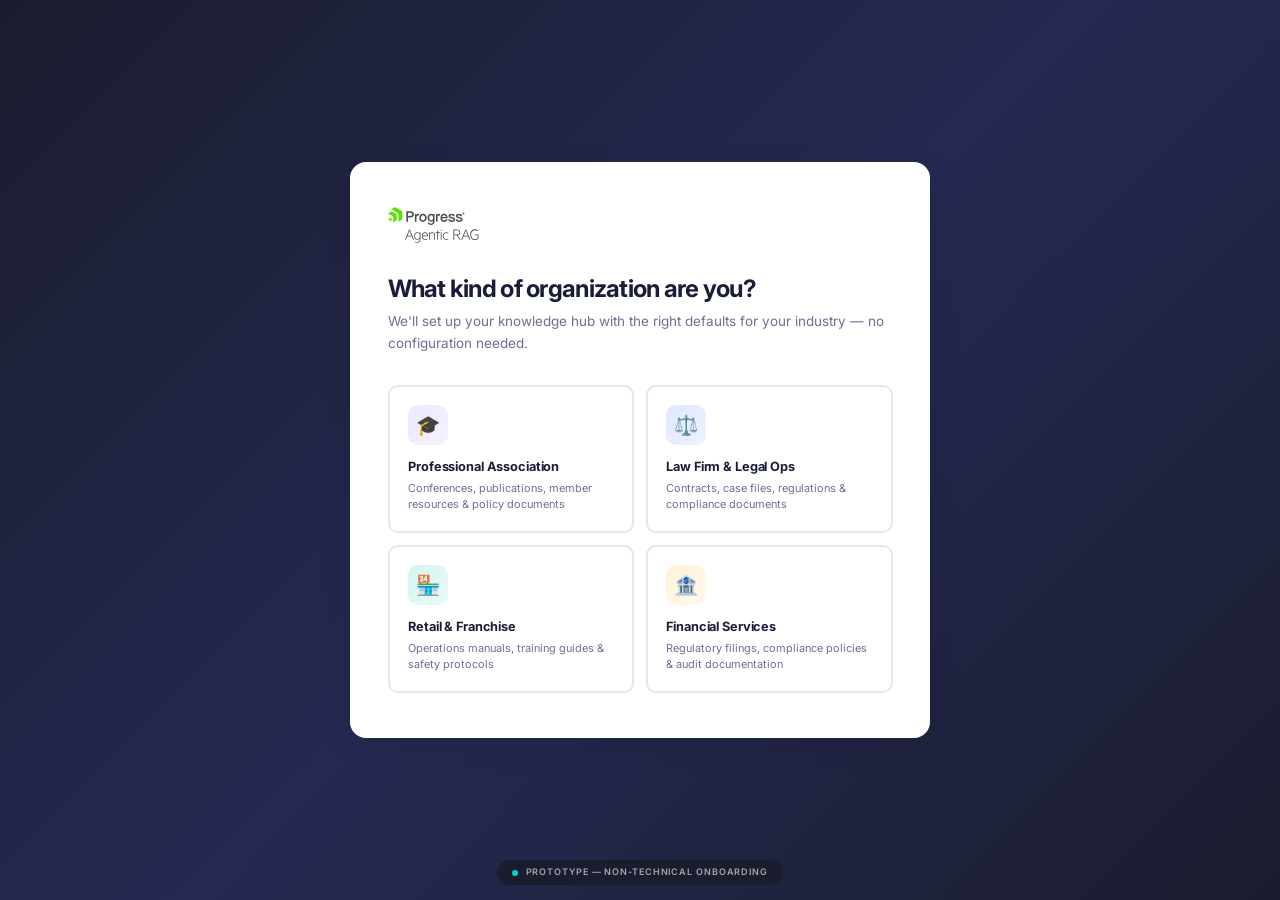
==== commit 184fc51c: "Inline SVG logo directly into all HTML pages Replaced external <img src="logo.svg"> with inline SVG " ====
--- a/app-prototype.html
+++ b/app-prototype.html
@@ -97,20 +97,7 @@
       margin-bottom: 2rem;
     }
 
-    .welcome-logo svg { flex-shrink: 0; }
-
-    .welcome-logo-text {
-      font-weight: 700;
-      font-size: 1rem;
-      color: var(--text);
-      letter-spacing: -0.02em;
-    }
-
-    .welcome-logo-text span {
-      color: var(--text-secondary);
-      font-weight: 400;
-      margin-left: 4px;
-    }
+    .welcome-logo svg { flex-shrink: 0; height: 36px; width: auto; }
 
     .welcome-card h1 {
       font-size: 1.6rem;
@@ -446,14 +433,7 @@
       border-bottom: 1px solid rgba(255,255,255,0.06);
     }
 
-    .sidebar-logo svg { flex-shrink: 0; }
-
-    .sidebar-logo-text {
-      font-size: 0.8rem;
-      font-weight: 700;
-      color: white;
-      letter-spacing: -0.01em;
-    }
+    .sidebar-logo svg { flex-shrink: 0; height: 28px; width: auto; }
 
     .sidebar-nav { padding: 0.75rem 0.6rem; flex: 1; }
 
@@ -1088,6 +1068,488 @@
       background: var(--teal);
       animation: pulse 2s ease infinite;
     }
+
+    /* ═══════════════════════════════════════════
+       SIGN-UP SCREEN
+       ═══════════════════════════════════════════ */
+    .signup-screen {
+      position: fixed;
+      inset: 0;
+      background: linear-gradient(135deg, #0f1119 0%, #1a1d3a 50%, #0f1119 100%);
+      display: flex;
+      align-items: center;
+      justify-content: center;
+      z-index: 200;
+      padding: 1rem;
+    }
+
+    .signup-screen.hidden { display: none; }
+
+    .signup-card {
+      background: var(--white);
+      border-radius: var(--radius-lg);
+      width: 100%;
+      max-width: 440px;
+      box-shadow: 0 24px 80px rgba(0,0,0,0.3);
+      overflow: hidden;
+    }
+
+    .signup-header {
+      background: linear-gradient(135deg, rgba(129,116,242,0.08), rgba(0,213,199,0.06));
+      padding: 2rem 2rem 1.5rem;
+      text-align: center;
+      border-bottom: 1px solid var(--border-light);
+    }
+
+    .signup-header .welcome-logo {
+      justify-content: center;
+      margin-bottom: 1rem;
+    }
+
+    .signup-header h2 {
+      font-size: 1.3rem;
+      font-weight: 700;
+      letter-spacing: -0.02em;
+      margin-bottom: 0.3rem;
+    }
+
+    .signup-persona-label {
+      display: inline-flex;
+      align-items: center;
+      gap: 0.4rem;
+      font-size: 0.75rem;
+      font-weight: 600;
+      color: var(--purple);
+      background: var(--purple-bg);
+      border: 1px solid var(--purple-border);
+      padding: 0.25rem 0.75rem;
+      border-radius: 100px;
+      margin-top: 0.5rem;
+    }
+
+    .signup-form {
+      padding: 1.75rem 2rem 2rem;
+    }
+
+    .signup-field {
+      margin-bottom: 1rem;
+    }
+
+    .signup-field label {
+      display: block;
+      font-size: 0.75rem;
+      font-weight: 600;
+      color: var(--text-secondary);
+      margin-bottom: 0.35rem;
+    }
+
+    .signup-field input {
+      width: 100%;
+      padding: 0.6rem 0.8rem;
+      border: 1.5px solid var(--border);
+      border-radius: var(--radius-sm);
+      font-size: 0.85rem;
+      font-family: var(--font);
+      color: var(--text);
+      transition: all 0.15s;
+      outline: none;
+    }
+
+    .signup-field input:focus {
+      border-color: var(--purple);
+      box-shadow: 0 0 0 3px rgba(129,116,242,0.1);
+    }
+
+    .btn-signup {
+      width: 100%;
+      padding: 0.7rem;
+      background: var(--purple);
+      color: white;
+      border: none;
+      border-radius: var(--radius-sm);
+      font-size: 0.9rem;
+      font-weight: 600;
+      font-family: var(--font);
+      cursor: pointer;
+      transition: all 0.15s;
+      margin-top: 0.5rem;
+    }
+
+    .btn-signup:hover { background: #7164e0; }
+
+    .signup-footer {
+      text-align: center;
+      margin-top: 1rem;
+      font-size: 0.75rem;
+      color: var(--text-tertiary);
+    }
+
+    .signup-footer a {
+      color: var(--purple);
+      text-decoration: none;
+      font-weight: 600;
+    }
+
+    /* ═══════════════════════════════════════════
+       TALK TO EXPERT BUTTON (SIDEBAR)
+       ═══════════════════════════════════════════ */
+    .nav-item-expert {
+      display: flex;
+      align-items: center;
+      gap: 0.6rem;
+      padding: 0.55rem 0.8rem;
+      border-radius: var(--radius-sm);
+      font-size: 0.8rem;
+      font-weight: 600;
+      cursor: pointer;
+      transition: all 0.15s;
+      color: #fff;
+      background: linear-gradient(135deg, var(--purple), #6c5ce7);
+      margin: 0.75rem 0.75rem 0;
+    }
+
+    .nav-item-expert:hover {
+      background: linear-gradient(135deg, #7164e0, #5e4ed6);
+      transform: translateY(-1px);
+      box-shadow: 0 4px 12px rgba(129,116,242,0.3);
+    }
+
+    .nav-item-expert svg { width: 16px; height: 16px; flex-shrink: 0; }
+
+    .topbar-expert-btn {
+      display: flex;
+      align-items: center;
+      gap: 0.4rem;
+      padding: 0.4rem 0.85rem;
+      background: var(--purple);
+      color: white;
+      border-radius: var(--radius-sm);
+      font-size: 0.72rem;
+      font-weight: 600;
+      cursor: pointer;
+      transition: all 0.15s;
+      white-space: nowrap;
+    }
+
+    .topbar-expert-btn:hover { background: #7164e0; }
+    .topbar-expert-btn svg { width: 14px; height: 14px; }
+
+    /* ═══════════════════════════════════════════
+       BOOKING MODAL (CALENDLY STYLE)
+       ═══════════════════════════════════════════ */
+    .booking-overlay {
+      position: fixed;
+      inset: 0;
+      background: rgba(0,0,0,0.5);
+      z-index: 500;
+      display: flex;
+      align-items: center;
+      justify-content: center;
+      padding: 1rem;
+      opacity: 0;
+      pointer-events: none;
+      transition: opacity 0.2s;
+    }
+
+    .booking-overlay.visible {
+      opacity: 1;
+      pointer-events: auto;
+    }
+
+    .booking-modal {
+      background: var(--white);
+      border-radius: var(--radius-lg);
+      width: 100%;
+      max-width: 560px;
+      box-shadow: 0 24px 80px rgba(0,0,0,0.2);
+      animation: slideUp 0.3s ease;
+      overflow: hidden;
+      max-height: 90vh;
+      overflow-y: auto;
+    }
+
+    @keyframes slideUp {
+      from { transform: translateY(20px); opacity: 0; }
+      to { transform: translateY(0); opacity: 1; }
+    }
+
+    .booking-close {
+      position: absolute;
+      top: 1rem;
+      right: 1rem;
+      width: 32px;
+      height: 32px;
+      border-radius: 50%;
+      display: flex;
+      align-items: center;
+      justify-content: center;
+      background: var(--bg);
+      cursor: pointer;
+      z-index: 2;
+    }
+
+    .booking-close:hover { background: var(--border); }
+    .booking-close svg { width: 16px; height: 16px; color: var(--text-secondary); }
+
+    .booking-header {
+      position: relative;
+      padding: 2rem 2rem 1.25rem;
+      background: linear-gradient(135deg, rgba(129,116,242,0.06), rgba(0,213,199,0.04));
+      border-bottom: 1px solid var(--border-light);
+    }
+
+    .booking-header h2 {
+      font-size: 1.2rem;
+      font-weight: 700;
+      letter-spacing: -0.02em;
+    }
+
+    .booking-header p {
+      font-size: 0.82rem;
+      color: var(--text-secondary);
+      margin-top: 0.25rem;
+    }
+
+    .booking-expert {
+      display: flex;
+      align-items: center;
+      gap: 0.75rem;
+      margin-top: 1rem;
+      padding: 0.75rem;
+      background: var(--white);
+      border-radius: var(--radius);
+      border: 1px solid var(--border-light);
+    }
+
+    .booking-expert-avatar {
+      width: 40px;
+      height: 40px;
+      border-radius: 50%;
+      background: linear-gradient(135deg, var(--purple), var(--teal));
+      display: flex;
+      align-items: center;
+      justify-content: center;
+      color: white;
+      font-weight: 700;
+      font-size: 0.8rem;
+    }
+
+    .booking-expert-info { flex: 1; }
+    .booking-expert-name { font-size: 0.82rem; font-weight: 600; }
+    .booking-expert-role { font-size: 0.7rem; color: var(--text-tertiary); }
+    .booking-expert-dur {
+      font-size: 0.68rem;
+      font-weight: 600;
+      color: var(--teal-dark);
+      background: rgba(0,213,199,0.1);
+      padding: 0.2rem 0.6rem;
+      border-radius: 100px;
+    }
+
+    .booking-body {
+      padding: 1.5rem 2rem 2rem;
+    }
+
+    .booking-step-label {
+      font-size: 0.7rem;
+      font-weight: 600;
+      text-transform: uppercase;
+      letter-spacing: 0.06em;
+      color: var(--text-tertiary);
+      margin-bottom: 0.75rem;
+    }
+
+    .booking-week {
+      display: grid;
+      grid-template-columns: repeat(5, 1fr);
+      gap: 0.5rem;
+      margin-bottom: 1.25rem;
+    }
+
+    .booking-day {
+      text-align: center;
+      padding: 0.6rem 0.25rem;
+      border: 1.5px solid var(--border);
+      border-radius: var(--radius-sm);
+      cursor: pointer;
+      transition: all 0.15s;
+    }
+
+    .booking-day:hover {
+      border-color: var(--purple);
+      background: var(--purple-bg);
+    }
+
+    .booking-day.selected {
+      border-color: var(--purple);
+      background: var(--purple);
+      color: white;
+    }
+
+    .booking-day-name {
+      font-size: 0.6rem;
+      font-weight: 600;
+      text-transform: uppercase;
+      letter-spacing: 0.04em;
+      color: var(--text-tertiary);
+      margin-bottom: 0.15rem;
+    }
+
+    .booking-day.selected .booking-day-name { color: rgba(255,255,255,0.7); }
+
+    .booking-day-num {
+      font-size: 1rem;
+      font-weight: 700;
+    }
+
+    .booking-times {
+      display: grid;
+      grid-template-columns: repeat(4, 1fr);
+      gap: 0.4rem;
+      margin-bottom: 1.25rem;
+      min-height: 0;
+      transition: all 0.2s;
+    }
+
+    .booking-times.hidden-times { display: none; }
+
+    .booking-time {
+      text-align: center;
+      padding: 0.5rem;
+      border: 1.5px solid var(--border);
+      border-radius: var(--radius-sm);
+      font-size: 0.78rem;
+      font-weight: 500;
+      cursor: pointer;
+      transition: all 0.15s;
+    }
+
+    .booking-time:hover {
+      border-color: var(--teal);
+      background: rgba(0,213,199,0.06);
+    }
+
+    .booking-time.selected {
+      border-color: var(--teal);
+      background: var(--teal);
+      color: white;
+    }
+
+    .booking-select-prompt {
+      text-align: center;
+      padding: 1rem;
+      font-size: 0.8rem;
+      color: var(--text-tertiary);
+    }
+
+    .booking-confirm {
+      margin-top: 0.5rem;
+    }
+
+    .booking-confirm .signup-field { margin-bottom: 0.75rem; }
+
+    .btn-book {
+      width: 100%;
+      padding: 0.65rem;
+      background: var(--teal);
+      color: white;
+      border: none;
+      border-radius: var(--radius-sm);
+      font-size: 0.85rem;
+      font-weight: 600;
+      font-family: var(--font);
+      cursor: pointer;
+      transition: all 0.15s;
+    }
+
+    .btn-book:hover { background: var(--teal-dark); }
+    .btn-book:disabled { opacity: 0.5; cursor: not-allowed; }
+
+    /* Booking success */
+    .booking-success {
+      display: none;
+      text-align: center;
+      padding: 2.5rem 2rem;
+    }
+
+    .booking-success.visible { display: block; }
+
+    .booking-success-icon {
+      width: 64px;
+      height: 64px;
+      border-radius: 50%;
+      background: linear-gradient(135deg, var(--teal), #00e8a0);
+      display: flex;
+      align-items: center;
+      justify-content: center;
+      margin: 0 auto 1.25rem;
+      font-size: 1.8rem;
+    }
+
+    .booking-success h2 {
+      font-size: 1.3rem;
+      font-weight: 700;
+      margin-bottom: 0.5rem;
+    }
+
+    .booking-success p {
+      font-size: 0.85rem;
+      color: var(--text-secondary);
+      line-height: 1.6;
+    }
+
+    .booking-success-details {
+      margin: 1.25rem auto;
+      background: var(--bg);
+      border: 1px solid var(--border);
+      border-radius: var(--radius);
+      padding: 1rem 1.25rem;
+      max-width: 320px;
+      text-align: left;
+    }
+
+    .booking-detail-row {
+      display: flex;
+      justify-content: space-between;
+      padding: 0.3rem 0;
+      font-size: 0.8rem;
+    }
+
+    .booking-detail-row span:first-child {
+      color: var(--text-tertiary);
+      font-weight: 500;
+    }
+
+    .booking-detail-row span:last-child {
+      font-weight: 600;
+    }
+
+    .btn-back-to-app {
+      margin-top: 1rem;
+      padding: 0.5rem 1.5rem;
+      background: var(--purple);
+      color: white;
+      border: none;
+      border-radius: var(--radius-sm);
+      font-size: 0.82rem;
+      font-weight: 600;
+      font-family: var(--font);
+      cursor: pointer;
+    }
+
+    .btn-back-to-app:hover { background: #7164e0; }
+
+    @media (max-width: 768px) {
+      .signup-card { max-width: 100%; }
+      .signup-form { padding: 1.25rem 1.5rem 1.5rem; }
+      .signup-header { padding: 1.5rem 1.5rem 1.25rem; }
+      .booking-modal { max-width: 100%; }
+      .booking-body { padding: 1.25rem 1.5rem 1.5rem; }
+      .booking-header { padding: 1.5rem 1.5rem 1rem; }
+      .booking-week { grid-template-columns: repeat(5, 1fr); gap: 0.35rem; }
+      .booking-times { grid-template-columns: repeat(3, 1fr); }
+      .topbar-expert-btn span.desk-label { display: none; }
+    }
   </style>
 </head>
 <body>
@@ -1098,12 +1560,7 @@
 <div class="welcome-screen" id="welcomeScreen">
   <div class="welcome-card">
     <div class="welcome-logo">
-      <svg width="32" height="32" viewBox="0 0 32 32" fill="none">
-        <rect width="32" height="32" rx="8" fill="url(#wg)"/>
-        <defs><linearGradient id="wg" x1="0" y1="0" x2="32" y2="32"><stop stop-color="#8174f2"/><stop offset="1" stop-color="#00d5c7"/></linearGradient></defs>
-        <text x="8" y="23" font-family="Inter,sans-serif" font-weight="700" font-size="18" fill="#fff">P</text>
-      </svg>
-      <div class="welcome-logo-text">Agentic RAG <span>by Progress</span></div>
+      <svg xmlns="http://www.w3.org/2000/svg" viewBox="0 0 310 122" role="img" aria-label="Progress Agentic RAG"><g><path fill="#4b4e52" d="M74.25,76.22l13.83,34.96h-2.9l-4.55-11.5h-15.49l-4.5,11.5h-2.9l13.83-34.96h2.68ZM66.16,97.05h13.44l-6.72-17.08-6.72,17.08Z"/><path fill="#4b4e52" d="M107.37,106.96c-1.42,2.11-4.33,4.16-7.8,4.16-7.34,0-10.87-6.09-10.87-12.87s3.53-12.87,10.87-12.87c3.47,0,6.38,2.05,7.8,4.21v-3.7h2.79v23.46c0,8.37-5.58,12.01-11.61,12.01-3.19,0-6.03-.97-7.91-2.39v-3.25c2.51,2.28,5.18,3.07,7.91,3.07,4.95,0,8.82-2.96,8.82-9.28v-2.56ZM107.37,92.9c-1.65-3.13-4.5-4.9-7.51-4.9-5.24,0-8.31,4.27-8.31,10.25s3.07,10.3,8.31,10.3c3.02,0,5.86-1.82,7.51-4.9v-10.76Z"/><path fill="#4b4e52" d="M126.53,109.18c2.85,0,4.95-.68,7.12-2.51v2.79c-1.88,1.54-4.38,2.22-7.34,2.22-7.06,0-11.78-5.01-11.78-12.92s4.21-13.38,10.93-13.38,10.02,5.01,10.02,12.35v1.02h-18.16c0,6.83,3.99,10.42,9.22,10.42ZM117.42,96.43h15.31c-.17-4.44-2.28-8.54-7.29-8.54-4.16,0-7.34,3.07-8.03,8.54Z"/><path fill="#4b4e52" d="M139.57,85.9h2.85v4.04c1.54-2.39,4.5-4.55,8.08-4.55,5.75,0,8.77,3.7,8.77,9.05v16.74h-2.79v-16.34c0-3.93-1.99-6.83-6.49-6.83-3.47,0-6.32,2.45-7.57,5.47v17.71h-2.85v-25.28Z"/><path fill="#4b4e52" d="M169.79,111.17h-2.85v-22.83h-5.41v-2.45h5.41v-6.49h2.85v6.49h5.98v2.45h-5.98v22.83Z"/><path fill="#4b4e52" d="M180.27,80.15c-1.08,0-1.94-.85-1.94-1.94,0-1.02.85-1.94,1.94-1.94s1.94.91,1.94,1.94c0,1.08-.85,1.94-1.94,1.94ZM181.69,111.17h-2.85v-25.28h2.85v25.28Z"/><path fill="#4b4e52" d="M197.51,85.38c2.45,0,4.95.68,6.72,2.22v2.9c-1.99-1.82-4.1-2.56-6.6-2.56-5.01,0-9.05,3.93-9.05,10.59s4.04,10.59,9.05,10.59c2.5,0,4.61-.74,6.6-2.56v2.9c-1.76,1.54-4.27,2.22-6.72,2.22-6.77,0-11.78-5.18-11.78-13.15s5.01-13.15,11.78-13.15Z"/><path fill="#4b4e52" d="M224.44,95.74v15.43h-2.9v-34.96h12.07c6.83,0,11.27,3.42,11.27,9.79,0,5.64-3.47,8.88-8.94,9.62l10.59,15.54h-3.36l-10.42-15.43h-8.31ZM224.44,93.18h9.05c5.35,0,8.54-2.68,8.54-7.17s-3.19-7.17-8.54-7.17h-9.05v14.35Z"/><path fill="#4b4e52" d="M265.12,76.22l13.83,34.96h-2.9l-4.55-11.5h-15.49l-4.5,11.5h-2.9l13.83-34.96h2.68ZM257.04,97.05h13.44l-6.72-17.08-6.72,17.08Z"/><path fill="#4b4e52" d="M303.93,105.88v-9.96h-8.82v-2.45h11.5v13.32c-3.25,3.81-7.8,4.9-12.01,4.9-9.11,0-15.88-6.95-15.88-17.99s7-17.99,16.23-17.99c4.1,0,7.74,1.31,10.25,3.36v3.24c-2.96-2.73-6.55-3.87-10.25-3.87-7.8,0-13.26,5.81-13.26,15.26s5.35,15.31,12.98,15.31c3.81,0,6.6-.85,9.28-3.13Z"/></g><g><g><path fill="#4b4e52" d="M75.34,14.11h-13.22v35.81h5.87v-14.06h7.41c8.01,0,12.43-3.91,12.43-11.02,0-3.23-1.22-10.73-12.47-10.73M81.85,24.94c0,4.04-2.1,5.69-7.23,5.69h-6.63v-11.23h7.41c4.35,0,6.46,1.81,6.46,5.54M105.28,23.83l.44.21-1,5.29-.69-.21c-.56-.17-1.13-.26-1.7-.26-5.48,0-5.93,4.37-5.93,9.65v11.41h-5.43v-26.3h5.1v3.17c1.39-2.13,3.06-3.24,5.27-3.51,1.45-.17,2.86.03,3.93.54M118.64,23.1c-4.28,0-7.7,1.63-9.91,4.71-2.32,3.24-2.66,7.04-2.66,9.02,0,8.31,4.93,13.68,12.57,13.68,9.28,0,12.57-7.47,12.57-13.87,0-3.68-1.09-7.02-3.07-9.41-2.24-2.7-5.53-4.12-9.5-4.12M118.64,45.65c-4.25,0-6.89-3.38-6.89-8.83s2.64-8.92,6.89-8.92,6.94,3.46,6.94,8.83-2.66,8.92-6.94,8.92M176.88,23.83l.44.21-1,5.29-.69-.21c-.56-.17-1.13-.26-1.69-.26-5.48,0-5.93,4.37-5.93,9.65v11.41h-5.43v-26.3h5.1v3.17c1.39-2.13,3.06-3.24,5.27-3.51,1.45-.17,2.85.03,3.93.54M196.39,41.5l-.1.29c-1.13,3.23-3.84,3.91-5.92,3.91-4.11,0-6.76-2.73-7.02-7.16h18.59l.07-.52c.08-.61.07-1.47.06-2.09,0-.17,0-.32,0-.47-.27-7.36-5.07-12.31-11.94-12.31-4.01,0-7.3,1.58-9.52,4.56-1.79,2.42-2.81,5.76-2.81,9.17,0,8.13,5.05,13.59,12.57,13.59,5.82,0,9.82-2.96,11.28-8.32l.18-.64h-5.44ZM183.53,33.82c.46-3.64,2.95-5.96,6.5-5.96,2.71,0,5.92,1.58,6.36,5.96h-12.86ZM152.69,25.83c-1.75-1.82-4.1-2.74-6.99-2.74-7.97,0-11.6,7.02-11.6,13.53s3.59,13.44,11.6,13.44c2.67,0,5.06-.98,6.78-2.75-.02,1.16-.05,2.26-.08,2.73-.3,4.34-2.38,6.36-6.56,6.36-2.27,0-4.88-.81-5.39-3.07l-.11-.5h-5.35s.09.72.09.72c.56,4.64,4.63,7.52,10.62,7.52,5.26,0,9-1.98,10.81-5.72.88-1.8,1.32-4.43,1.32-7.81v-23.91h-5.14v2.21ZM146.04,45.22c-1.9,0-6.31-.86-6.31-8.83,0-5.24,2.47-8.49,6.46-8.49,3.08,0,6.36,2.23,6.36,8.49,0,5.52-2.43,8.83-6.51,8.83M227.18,42.01c0,4.18-3.47,8.4-11.23,8.4-6.86,0-10.94-2.97-11.49-8.36l-.06-.55h5.35l.08.4c.66,3.24,3.74,3.92,6.22,3.92,2.71,0,5.61-.88,5.61-3.33,0-1.24-.81-2.12-2.4-2.62-.95-.28-2.11-.61-3.33-.95-2.12-.59-4.3-1.21-5.65-1.67-3.34-1.2-5.25-3.52-5.25-6.38,0-5.3,5.16-7.68,10.28-7.68,6.84,0,10.38,2.58,10.82,7.87l.05.55h-5.27s-.07-.42-.07-.42c-.53-3.05-3.56-3.51-5.32-3.51-1.52,0-5.06.27-5.06,2.79,0,1.15.98,1.99,2.99,2.57.6.17,1.5.4,2.53.67,2.15.56,4.82,1.25,6.16,1.71,3.35,1.18,5.05,3.39,5.05,6.58M252.27,42.01c0,4.18-3.47,8.4-11.22,8.4-6.86,0-10.94-2.97-11.49-8.36l-.06-.55h5.35l.08.4c.65,3.24,3.74,3.92,6.22,3.92,2.71,0,5.61-.88,5.61-3.33,0-1.24-.81-2.12-2.4-2.62-.95-.28-2.11-.61-3.34-.95-2.11-.59-4.3-1.21-5.65-1.67-3.34-1.2-5.25-3.52-5.25-6.38,0-5.3,5.16-7.68,10.28-7.68,6.84,0,10.38,2.58,10.82,7.87l.05.55h-5.27s-.07-.42-.07-.42c-.53-3.05-3.56-3.51-5.33-3.51-1.52,0-5.06.27-5.06,2.79,0,1.15.98,1.99,2.99,2.57.6.17,1.49.4,2.53.67,2.14.56,4.82,1.25,6.16,1.71,3.35,1.18,5.05,3.39,5.05,6.58"/><path fill="#4b4e52" d="M255.57,26.45c-2.03,0-3.7-1.58-3.7-3.75s1.68-3.75,3.7-3.75,3.71,1.58,3.71,3.75-1.68,3.75-3.71,3.75M255.57,19.59c-1.68,0-3.03,1.29-3.03,3.11s1.35,3.11,3.03,3.11,3.03-1.29,3.03-3.11-1.35-3.11-3.03-3.11M255.14,23.4v1.25h-1.11v-3.93h1.84c.88,0,1.45.51,1.45,1.37,0,.61-.29,1.02-.76,1.19l.9,1.37h-1.23l-.76-1.25h-.35ZM255.75,21.64h-.61v.88h.61c.33,0,.51-.16.51-.43s-.18-.45-.51-.45"/></g><path fill="#5ce500" d="M48.63,41.09c0,.58-.41,1.28-.9,1.56l-12.58,7.27v-28.02L10.87,7.89,23.45.62c.5-.29,1.31-.29,1.81,0l23.36,13.49v26.98ZM29.74,25.01L13.12,15.41c-.5-.29-1.31-.29-1.81,0L.08,21.9l17.53,10.12v20.24s11.23-6.48,11.23-6.48c.5-.29.9-.99.9-1.57v-19.2ZM.08,42.14l12.13,7v-14.01L.08,42.14Z"/></g></svg>
     </div>
     <h1>What kind of organization are you?</h1>
     <p>We'll set up your knowledge hub with the right defaults for your industry &mdash; no configuration needed.</p>
@@ -1127,6 +1584,47 @@
         <div class="persona-icon finance">&#127974;</div>
         <h3>Financial Services</h3>
         <p>Regulatory filings, compliance policies &amp; audit documentation</p>
+      </div>
+    </div>
+  </div>
+</div>
+
+<!-- ═══════════════════════════════════════════
+     SIGN-UP SCREEN
+     ═══════════════════════════════════════════ -->
+<div class="signup-screen hidden" id="signupScreen">
+  <div class="signup-card">
+    <div class="signup-header">
+      <div class="welcome-logo">
+        <svg xmlns="http://www.w3.org/2000/svg" viewBox="0 0 310 122" role="img" aria-label="Progress Agentic RAG"><g><path fill="#4b4e52" d="M74.25,76.22l13.83,34.96h-2.9l-4.55-11.5h-15.49l-4.5,11.5h-2.9l13.83-34.96h2.68ZM66.16,97.05h13.44l-6.72-17.08-6.72,17.08Z"/><path fill="#4b4e52" d="M107.37,106.96c-1.42,2.11-4.33,4.16-7.8,4.16-7.34,0-10.87-6.09-10.87-12.87s3.53-12.87,10.87-12.87c3.47,0,6.38,2.05,7.8,4.21v-3.7h2.79v23.46c0,8.37-5.58,12.01-11.61,12.01-3.19,0-6.03-.97-7.91-2.39v-3.25c2.51,2.28,5.18,3.07,7.91,3.07,4.95,0,8.82-2.96,8.82-9.28v-2.56ZM107.37,92.9c-1.65-3.13-4.5-4.9-7.51-4.9-5.24,0-8.31,4.27-8.31,10.25s3.07,10.3,8.31,10.3c3.02,0,5.86-1.82,7.51-4.9v-10.76Z"/><path fill="#4b4e52" d="M126.53,109.18c2.85,0,4.95-.68,7.12-2.51v2.79c-1.88,1.54-4.38,2.22-7.34,2.22-7.06,0-11.78-5.01-11.78-12.92s4.21-13.38,10.93-13.38,10.02,5.01,10.02,12.35v1.02h-18.16c0,6.83,3.99,10.42,9.22,10.42ZM117.42,96.43h15.31c-.17-4.44-2.28-8.54-7.29-8.54-4.16,0-7.34,3.07-8.03,8.54Z"/><path fill="#4b4e52" d="M139.57,85.9h2.85v4.04c1.54-2.39,4.5-4.55,8.08-4.55,5.75,0,8.77,3.7,8.77,9.05v16.74h-2.79v-16.34c0-3.93-1.99-6.83-6.49-6.83-3.47,0-6.32,2.45-7.57,5.47v17.71h-2.85v-25.28Z"/><path fill="#4b4e52" d="M169.79,111.17h-2.85v-22.83h-5.41v-2.45h5.41v-6.49h2.85v6.49h5.98v2.45h-5.98v22.83Z"/><path fill="#4b4e52" d="M180.27,80.15c-1.08,0-1.94-.85-1.94-1.94,0-1.02.85-1.94,1.94-1.94s1.94.91,1.94,1.94c0,1.08-.85,1.94-1.94,1.94ZM181.69,111.17h-2.85v-25.28h2.85v25.28Z"/><path fill="#4b4e52" d="M197.51,85.38c2.45,0,4.95.68,6.72,2.22v2.9c-1.99-1.82-4.1-2.56-6.6-2.56-5.01,0-9.05,3.93-9.05,10.59s4.04,10.59,9.05,10.59c2.5,0,4.61-.74,6.6-2.56v2.9c-1.76,1.54-4.27,2.22-6.72,2.22-6.77,0-11.78-5.18-11.78-13.15s5.01-13.15,11.78-13.15Z"/><path fill="#4b4e52" d="M224.44,95.74v15.43h-2.9v-34.96h12.07c6.83,0,11.27,3.42,11.27,9.79,0,5.64-3.47,8.88-8.94,9.62l10.59,15.54h-3.36l-10.42-15.43h-8.31ZM224.44,93.18h9.05c5.35,0,8.54-2.68,8.54-7.17s-3.19-7.17-8.54-7.17h-9.05v14.35Z"/><path fill="#4b4e52" d="M265.12,76.22l13.83,34.96h-2.9l-4.55-11.5h-15.49l-4.5,11.5h-2.9l13.83-34.96h2.68ZM257.04,97.05h13.44l-6.72-17.08-6.72,17.08Z"/><path fill="#4b4e52" d="M303.93,105.88v-9.96h-8.82v-2.45h11.5v13.32c-3.25,3.81-7.8,4.9-12.01,4.9-9.11,0-15.88-6.95-15.88-17.99s7-17.99,16.23-17.99c4.1,0,7.74,1.31,10.25,3.36v3.24c-2.96-2.73-6.55-3.87-10.25-3.87-7.8,0-13.26,5.81-13.26,15.26s5.35,15.31,12.98,15.31c3.81,0,6.6-.85,9.28-3.13Z"/></g><g><g><path fill="#4b4e52" d="M75.34,14.11h-13.22v35.81h5.87v-14.06h7.41c8.01,0,12.43-3.91,12.43-11.02,0-3.23-1.22-10.73-12.47-10.73M81.85,24.94c0,4.04-2.1,5.69-7.23,5.69h-6.63v-11.23h7.41c4.35,0,6.46,1.81,6.46,5.54M105.28,23.83l.44.21-1,5.29-.69-.21c-.56-.17-1.13-.26-1.7-.26-5.48,0-5.93,4.37-5.93,9.65v11.41h-5.43v-26.3h5.1v3.17c1.39-2.13,3.06-3.24,5.27-3.51,1.45-.17,2.86.03,3.93.54M118.64,23.1c-4.28,0-7.7,1.63-9.91,4.71-2.32,3.24-2.66,7.04-2.66,9.02,0,8.31,4.93,13.68,12.57,13.68,9.28,0,12.57-7.47,12.57-13.87,0-3.68-1.09-7.02-3.07-9.41-2.24-2.7-5.53-4.12-9.5-4.12M118.64,45.65c-4.25,0-6.89-3.38-6.89-8.83s2.64-8.92,6.89-8.92,6.94,3.46,6.94,8.83-2.66,8.92-6.94,8.92M176.88,23.83l.44.21-1,5.29-.69-.21c-.56-.17-1.13-.26-1.69-.26-5.48,0-5.93,4.37-5.93,9.65v11.41h-5.43v-26.3h5.1v3.17c1.39-2.13,3.06-3.24,5.27-3.51,1.45-.17,2.85.03,3.93.54M196.39,41.5l-.1.29c-1.13,3.23-3.84,3.91-5.92,3.91-4.11,0-6.76-2.73-7.02-7.16h18.59l.07-.52c.08-.61.07-1.47.06-2.09,0-.17,0-.32,0-.47-.27-7.36-5.07-12.31-11.94-12.31-4.01,0-7.3,1.58-9.52,4.56-1.79,2.42-2.81,5.76-2.81,9.17,0,8.13,5.05,13.59,12.57,13.59,5.82,0,9.82-2.96,11.28-8.32l.18-.64h-5.44ZM183.53,33.82c.46-3.64,2.95-5.96,6.5-5.96,2.71,0,5.92,1.58,6.36,5.96h-12.86ZM152.69,25.83c-1.75-1.82-4.1-2.74-6.99-2.74-7.97,0-11.6,7.02-11.6,13.53s3.59,13.44,11.6,13.44c2.67,0,5.06-.98,6.78-2.75-.02,1.16-.05,2.26-.08,2.73-.3,4.34-2.38,6.36-6.56,6.36-2.27,0-4.88-.81-5.39-3.07l-.11-.5h-5.35s.09.72.09.72c.56,4.64,4.63,7.52,10.62,7.52,5.26,0,9-1.98,10.81-5.72.88-1.8,1.32-4.43,1.32-7.81v-23.91h-5.14v2.21ZM146.04,45.22c-1.9,0-6.31-.86-6.31-8.83,0-5.24,2.47-8.49,6.46-8.49,3.08,0,6.36,2.23,6.36,8.49,0,5.52-2.43,8.83-6.51,8.83M227.18,42.01c0,4.18-3.47,8.4-11.23,8.4-6.86,0-10.94-2.97-11.49-8.36l-.06-.55h5.35l.08.4c.66,3.24,3.74,3.92,6.22,3.92,2.71,0,5.61-.88,5.61-3.33,0-1.24-.81-2.12-2.4-2.62-.95-.28-2.11-.61-3.33-.95-2.12-.59-4.3-1.21-5.65-1.67-3.34-1.2-5.25-3.52-5.25-6.38,0-5.3,5.16-7.68,10.28-7.68,6.84,0,10.38,2.58,10.82,7.87l.05.55h-5.27s-.07-.42-.07-.42c-.53-3.05-3.56-3.51-5.32-3.51-1.52,0-5.06.27-5.06,2.79,0,1.15.98,1.99,2.99,2.57.6.17,1.5.4,2.53.67,2.15.56,4.82,1.25,6.16,1.71,3.35,1.18,5.05,3.39,5.05,6.58M252.27,42.01c0,4.18-3.47,8.4-11.22,8.4-6.86,0-10.94-2.97-11.49-8.36l-.06-.55h5.35l.08.4c.65,3.24,3.74,3.92,6.22,3.92,2.71,0,5.61-.88,5.61-3.33,0-1.24-.81-2.12-2.4-2.62-.95-.28-2.11-.61-3.34-.95-2.11-.59-4.3-1.21-5.65-1.67-3.34-1.2-5.25-3.52-5.25-6.38,0-5.3,5.16-7.68,10.28-7.68,6.84,0,10.38,2.58,10.82,7.87l.05.55h-5.27s-.07-.42-.07-.42c-.53-3.05-3.56-3.51-5.33-3.51-1.52,0-5.06.27-5.06,2.79,0,1.15.98,1.99,2.99,2.57.6.17,1.49.4,2.53.67,2.14.56,4.82,1.25,6.16,1.71,3.35,1.18,5.05,3.39,5.05,6.58"/><path fill="#4b4e52" d="M255.57,26.45c-2.03,0-3.7-1.58-3.7-3.75s1.68-3.75,3.7-3.75,3.71,1.58,3.71,3.75-1.68,3.75-3.71,3.75M255.57,19.59c-1.68,0-3.03,1.29-3.03,3.11s1.35,3.11,3.03,3.11,3.03-1.29,3.03-3.11-1.35-3.11-3.03-3.11M255.14,23.4v1.25h-1.11v-3.93h1.84c.88,0,1.45.51,1.45,1.37,0,.61-.29,1.02-.76,1.19l.9,1.37h-1.23l-.76-1.25h-.35ZM255.75,21.64h-.61v.88h.61c.33,0,.51-.16.51-.43s-.18-.45-.51-.45"/></g><path fill="#5ce500" d="M48.63,41.09c0,.58-.41,1.28-.9,1.56l-12.58,7.27v-28.02L10.87,7.89,23.45.62c.5-.29,1.31-.29,1.81,0l23.36,13.49v26.98ZM29.74,25.01L13.12,15.41c-.5-.29-1.31-.29-1.81,0L.08,21.9l17.53,10.12v20.24s11.23-6.48,11.23-6.48c.5-.29.9-.99.9-1.57v-19.2ZM.08,42.14l12.13,7v-14.01L.08,42.14Z"/></g></svg>
+      </div>
+      <h2>Start your free trial</h2>
+      <div class="signup-persona-label" id="signupPersonaLabel">Setting up for your industry</div>
+    </div>
+    <div class="signup-form">
+      <div class="signup-field">
+        <label for="suName">Full Name</label>
+        <input type="text" id="suName" placeholder="Jane Smith" value="Jane Smith">
+      </div>
+      <div class="signup-field">
+        <label for="suEmail">Work Email</label>
+        <input type="email" id="suEmail" placeholder="jane@company.com" value="jane@acmefirm.com">
+      </div>
+      <div class="signup-field">
+        <label for="suCompany">Company Name</label>
+        <input type="text" id="suCompany" placeholder="Acme Corp" value="Acme Corp">
+      </div>
+      <div class="signup-field">
+        <label for="suTitle">Job Title</label>
+        <input type="text" id="suTitle" placeholder="Director of Operations" value="Director of Operations">
+      </div>
+      <div class="signup-field">
+        <label for="suPass">Password</label>
+        <input type="password" id="suPass" placeholder="8+ characters" value="prototype123">
+      </div>
+      <button class="btn-signup" onclick="submitSignup()">Create Free Account</button>
+      <div class="signup-footer">
+        Already have an account? <a href="#" onclick="return false;">Sign in</a>
       </div>
     </div>
   </div>
@@ -1210,12 +1708,7 @@
   <!-- Sidebar -->
   <aside class="sidebar" id="sidebar">
     <div class="sidebar-logo">
-      <svg width="24" height="24" viewBox="0 0 32 32" fill="none">
-        <rect width="32" height="32" rx="8" fill="url(#sg)"/>
-        <defs><linearGradient id="sg" x1="0" y1="0" x2="32" y2="32"><stop stop-color="#8174f2"/><stop offset="1" stop-color="#00d5c7"/></linearGradient></defs>
-        <text x="8" y="23" font-family="Inter,sans-serif" font-weight="700" font-size="18" fill="#fff">P</text>
-      </svg>
-      <div class="sidebar-logo-text">Agentic RAG</div>
+      <svg xmlns="http://www.w3.org/2000/svg" viewBox="0 0 310 122" role="img" aria-label="Progress Agentic RAG"><g><path fill="#ffffff" d="M74.25,76.22l13.83,34.96h-2.9l-4.55-11.5h-15.49l-4.5,11.5h-2.9l13.83-34.96h2.68ZM66.16,97.05h13.44l-6.72-17.08-6.72,17.08Z"/><path fill="#ffffff" d="M107.37,106.96c-1.42,2.11-4.33,4.16-7.8,4.16-7.34,0-10.87-6.09-10.87-12.87s3.53-12.87,10.87-12.87c3.47,0,6.38,2.05,7.8,4.21v-3.7h2.79v23.46c0,8.37-5.58,12.01-11.61,12.01-3.19,0-6.03-.97-7.91-2.39v-3.25c2.51,2.28,5.18,3.07,7.91,3.07,4.95,0,8.82-2.96,8.82-9.28v-2.56ZM107.37,92.9c-1.65-3.13-4.5-4.9-7.51-4.9-5.24,0-8.31,4.27-8.31,10.25s3.07,10.3,8.31,10.3c3.02,0,5.86-1.82,7.51-4.9v-10.76Z"/><path fill="#ffffff" d="M126.53,109.18c2.85,0,4.95-.68,7.12-2.51v2.79c-1.88,1.54-4.38,2.22-7.34,2.22-7.06,0-11.78-5.01-11.78-12.92s4.21-13.38,10.93-13.38,10.02,5.01,10.02,12.35v1.02h-18.16c0,6.83,3.99,10.42,9.22,10.42ZM117.42,96.43h15.31c-.17-4.44-2.28-8.54-7.29-8.54-4.16,0-7.34,3.07-8.03,8.54Z"/><path fill="#ffffff" d="M139.57,85.9h2.85v4.04c1.54-2.39,4.5-4.55,8.08-4.55,5.75,0,8.77,3.7,8.77,9.05v16.74h-2.79v-16.34c0-3.93-1.99-6.83-6.49-6.83-3.47,0-6.32,2.45-7.57,5.47v17.71h-2.85v-25.28Z"/><path fill="#ffffff" d="M169.79,111.17h-2.85v-22.83h-5.41v-2.45h5.41v-6.49h2.85v6.49h5.98v2.45h-5.98v22.83Z"/><path fill="#ffffff" d="M180.27,80.15c-1.08,0-1.94-.85-1.94-1.94,0-1.02.85-1.94,1.94-1.94s1.94.91,1.94,1.94c0,1.08-.85,1.94-1.94,1.94ZM181.69,111.17h-2.85v-25.28h2.85v25.28Z"/><path fill="#ffffff" d="M197.51,85.38c2.45,0,4.95.68,6.72,2.22v2.9c-1.99-1.82-4.1-2.56-6.6-2.56-5.01,0-9.05,3.93-9.05,10.59s4.04,10.59,9.05,10.59c2.5,0,4.61-.74,6.6-2.56v2.9c-1.76,1.54-4.27,2.22-6.72,2.22-6.77,0-11.78-5.18-11.78-13.15s5.01-13.15,11.78-13.15Z"/><path fill="#ffffff" d="M224.44,95.74v15.43h-2.9v-34.96h12.07c6.83,0,11.27,3.42,11.27,9.79,0,5.64-3.47,8.88-8.94,9.62l10.59,15.54h-3.36l-10.42-15.43h-8.31ZM224.44,93.18h9.05c5.35,0,8.54-2.68,8.54-7.17s-3.19-7.17-8.54-7.17h-9.05v14.35Z"/><path fill="#ffffff" d="M265.12,76.22l13.83,34.96h-2.9l-4.55-11.5h-15.49l-4.5,11.5h-2.9l13.83-34.96h2.68ZM257.04,97.05h13.44l-6.72-17.08-6.72,17.08Z"/><path fill="#ffffff" d="M303.93,105.88v-9.96h-8.82v-2.45h11.5v13.32c-3.25,3.81-7.8,4.9-12.01,4.9-9.11,0-15.88-6.95-15.88-17.99s7-17.99,16.23-17.99c4.1,0,7.74,1.31,10.25,3.36v3.24c-2.96-2.73-6.55-3.87-10.25-3.87-7.8,0-13.26,5.81-13.26,15.26s5.35,15.31,12.98,15.31c3.81,0,6.6-.85,9.28-3.13Z"/></g><g><g><path fill="#ffffff" d="M75.34,14.11h-13.22v35.81h5.87v-14.06h7.41c8.01,0,12.43-3.91,12.43-11.02,0-3.23-1.22-10.73-12.47-10.73M81.85,24.94c0,4.04-2.1,5.69-7.23,5.69h-6.63v-11.23h7.41c4.35,0,6.46,1.81,6.46,5.54M105.28,23.83l.44.21-1,5.29-.69-.21c-.56-.17-1.13-.26-1.7-.26-5.48,0-5.93,4.37-5.93,9.65v11.41h-5.43v-26.3h5.1v3.17c1.39-2.13,3.06-3.24,5.27-3.51,1.45-.17,2.86.03,3.93.54M118.64,23.1c-4.28,0-7.7,1.63-9.91,4.71-2.32,3.24-2.66,7.04-2.66,9.02,0,8.31,4.93,13.68,12.57,13.68,9.28,0,12.57-7.47,12.57-13.87,0-3.68-1.09-7.02-3.07-9.41-2.24-2.7-5.53-4.12-9.5-4.12M118.64,45.65c-4.25,0-6.89-3.38-6.89-8.83s2.64-8.92,6.89-8.92,6.94,3.46,6.94,8.83-2.66,8.92-6.94,8.92M176.88,23.83l.44.21-1,5.29-.69-.21c-.56-.17-1.13-.26-1.69-.26-5.48,0-5.93,4.37-5.93,9.65v11.41h-5.43v-26.3h5.1v3.17c1.39-2.13,3.06-3.24,5.27-3.51,1.45-.17,2.85.03,3.93.54M196.39,41.5l-.1.29c-1.13,3.23-3.84,3.91-5.92,3.91-4.11,0-6.76-2.73-7.02-7.16h18.59l.07-.52c.08-.61.07-1.47.06-2.09,0-.17,0-.32,0-.47-.27-7.36-5.07-12.31-11.94-12.31-4.01,0-7.3,1.58-9.52,4.56-1.79,2.42-2.81,5.76-2.81,9.17,0,8.13,5.05,13.59,12.57,13.59,5.82,0,9.82-2.96,11.28-8.32l.18-.64h-5.44ZM183.53,33.82c.46-3.64,2.95-5.96,6.5-5.96,2.71,0,5.92,1.58,6.36,5.96h-12.86ZM152.69,25.83c-1.75-1.82-4.1-2.74-6.99-2.74-7.97,0-11.6,7.02-11.6,13.53s3.59,13.44,11.6,13.44c2.67,0,5.06-.98,6.78-2.75-.02,1.16-.05,2.26-.08,2.73-.3,4.34-2.38,6.36-6.56,6.36-2.27,0-4.88-.81-5.39-3.07l-.11-.5h-5.35s.09.72.09.72c.56,4.64,4.63,7.52,10.62,7.52,5.26,0,9-1.98,10.81-5.72.88-1.8,1.32-4.43,1.32-7.81v-23.91h-5.14v2.21ZM146.04,45.22c-1.9,0-6.31-.86-6.31-8.83,0-5.24,2.47-8.49,6.46-8.49,3.08,0,6.36,2.23,6.36,8.49,0,5.52-2.43,8.83-6.51,8.83M227.18,42.01c0,4.18-3.47,8.4-11.23,8.4-6.86,0-10.94-2.97-11.49-8.36l-.06-.55h5.35l.08.4c.66,3.24,3.74,3.92,6.22,3.92,2.71,0,5.61-.88,5.61-3.33,0-1.24-.81-2.12-2.4-2.62-.95-.28-2.11-.61-3.33-.95-2.12-.59-4.3-1.21-5.65-1.67-3.34-1.2-5.25-3.52-5.25-6.38,0-5.3,5.16-7.68,10.28-7.68,6.84,0,10.38,2.58,10.82,7.87l.05.55h-5.27s-.07-.42-.07-.42c-.53-3.05-3.56-3.51-5.32-3.51-1.52,0-5.06.27-5.06,2.79,0,1.15.98,1.99,2.99,2.57.6.17,1.5.4,2.53.67,2.15.56,4.82,1.25,6.16,1.71,3.35,1.18,5.05,3.39,5.05,6.58M252.27,42.01c0,4.18-3.47,8.4-11.22,8.4-6.86,0-10.94-2.97-11.49-8.36l-.06-.55h5.35l.08.4c.65,3.24,3.74,3.92,6.22,3.92,2.71,0,5.61-.88,5.61-3.33,0-1.24-.81-2.12-2.4-2.62-.95-.28-2.11-.61-3.34-.95-2.11-.59-4.3-1.21-5.65-1.67-3.34-1.2-5.25-3.52-5.25-6.38,0-5.3,5.16-7.68,10.28-7.68,6.84,0,10.38,2.58,10.82,7.87l.05.55h-5.27s-.07-.42-.07-.42c-.53-3.05-3.56-3.51-5.33-3.51-1.52,0-5.06.27-5.06,2.79,0,1.15.98,1.99,2.99,2.57.6.17,1.49.4,2.53.67,2.14.56,4.82,1.25,6.16,1.71,3.35,1.18,5.05,3.39,5.05,6.58"/><path fill="#ffffff" d="M255.57,26.45c-2.03,0-3.7-1.58-3.7-3.75s1.68-3.75,3.7-3.75,3.71,1.58,3.71,3.75-1.68,3.75-3.71,3.75M255.57,19.59c-1.68,0-3.03,1.29-3.03,3.11s1.35,3.11,3.03,3.11,3.03-1.29,3.03-3.11-1.35-3.11-3.03-3.11M255.14,23.4v1.25h-1.11v-3.93h1.84c.88,0,1.45.51,1.45,1.37,0,.61-.29,1.02-.76,1.19l.9,1.37h-1.23l-.76-1.25h-.35ZM255.75,21.64h-.61v.88h.61c.33,0,.51-.16.51-.43s-.18-.45-.51-.45"/></g><path fill="#5ce500" d="M48.63,41.09c0,.58-.41,1.28-.9,1.56l-12.58,7.27v-28.02L10.87,7.89,23.45.62c.5-.29,1.31-.29,1.81,0l23.36,13.49v26.98ZM29.74,25.01L13.12,15.41c-.5-.29-1.31-.29-1.81,0L.08,21.9l17.53,10.12v20.24s11.23-6.48,11.23-6.48c.5-.29.9-.99.9-1.57v-19.2ZM.08,42.14l12.13,7v-14.01L.08,42.14Z"/></g></svg>
     </div>
     <nav class="sidebar-nav">
       <div class="nav-item active" onclick="showView('dashboard')" data-view="dashboard">
@@ -1238,6 +1731,10 @@
         Integrations
       </div>
     </nav>
+    <div class="nav-item-expert" onclick="openBooking()">
+      <svg viewBox="0 0 24 24" fill="none" stroke="currentColor" stroke-width="2"><path d="M22 16.92v3a2 2 0 0 1-2.18 2 19.79 19.79 0 0 1-8.63-3.07 19.5 19.5 0 0 1-6-6 19.79 19.79 0 0 1-3.07-8.67A2 2 0 0 1 4.11 2h3a2 2 0 0 1 2 1.72c.127.96.361 1.903.7 2.81a2 2 0 0 1-.45 2.11L8.09 9.91a16 16 0 0 0 6 6l1.27-1.27a2 2 0 0 1 2.11-.45c.907.339 1.85.573 2.81.7A2 2 0 0 1 22 16.92z"/></svg>
+      Talk to an Expert
+    </div>
     <div class="sidebar-trial">
       <div class="trial-bar"><div class="trial-fill"></div></div>
       <div class="trial-text"><strong>Free Trial</strong> &middot; 15 days left</div>
@@ -1254,6 +1751,10 @@
         <span id="topbarLabel"><strong>Knowledge Hub</strong> &middot; <span id="topbarPersona"></span></span>
       </div>
       <div class="topbar-right">
+        <div class="topbar-expert-btn" onclick="openBooking()">
+          <svg viewBox="0 0 24 24" fill="none" stroke="currentColor" stroke-width="2"><path d="M22 16.92v3a2 2 0 0 1-2.18 2 19.79 19.79 0 0 1-8.63-3.07 19.5 19.5 0 0 1-6-6 19.79 19.79 0 0 1-3.07-8.67A2 2 0 0 1 4.11 2h3a2 2 0 0 1 2 1.72c.127.96.361 1.903.7 2.81a2 2 0 0 1-.45 2.11L8.09 9.91a16 16 0 0 0 6 6l1.27-1.27a2 2 0 0 1 2.11-.45c.907.339 1.85.573 2.81.7A2 2 0 0 1 22 16.92z"/></svg>
+          <span class="desk-label">Talk to an Expert</span>
+        </div>
         <div class="topbar-btn">
           <svg viewBox="0 0 24 24" fill="none" stroke="currentColor" stroke-width="2"><path d="M18 8A6 6 0 0 0 6 8c0 7-3 9-3 9h18s-3-2-3-9"/><path d="M13.73 21a2 2 0 0 1-3.46 0"/></svg>
         </div>
@@ -1353,6 +1854,69 @@
         </div>
       </div>
 
+    </div>
+  </div>
+</div>
+
+<!-- ═══════════════════════════════════════════
+     BOOKING MODAL (CALENDLY-STYLE)
+     ═══════════════════════════════════════════ -->
+<div class="booking-overlay" id="bookingOverlay" onclick="if(event.target===this)closeBooking()">
+  <div class="booking-modal">
+    <!-- Booking Form -->
+    <div id="bookingForm">
+      <div class="booking-header">
+        <div class="booking-close" onclick="closeBooking()">
+          <svg viewBox="0 0 24 24" fill="none" stroke="currentColor" stroke-width="2"><line x1="18" y1="6" x2="6" y2="18"/><line x1="6" y1="6" x2="18" y2="18"/></svg>
+        </div>
+        <h2>Talk to a Solutions Expert</h2>
+        <p>Book a 30-minute call with our team. No commitment, no pressure.</p>
+        <div class="booking-expert">
+          <div class="booking-expert-avatar">MR</div>
+          <div class="booking-expert-info">
+            <div class="booking-expert-name">Michael Reynolds</div>
+            <div class="booking-expert-role">Senior Solutions Consultant &middot; Progress</div>
+          </div>
+          <div class="booking-expert-dur">30 min</div>
+        </div>
+      </div>
+      <div class="booking-body">
+        <div class="booking-step-label">Select a day</div>
+        <div class="booking-week" id="bookingWeek"></div>
+        <div id="bookingTimesWrap">
+          <div class="booking-select-prompt" id="bookingPrompt">Pick a day above to see available times</div>
+          <div class="booking-times hidden-times" id="bookingTimes"></div>
+        </div>
+        <div class="booking-confirm" id="bookingConfirm" style="display:none;">
+          <div class="booking-step-label">Confirm your details</div>
+          <div class="signup-field">
+            <label>Name</label>
+            <input type="text" id="bkName" value="Jane Smith">
+          </div>
+          <div class="signup-field">
+            <label>Email</label>
+            <input type="email" id="bkEmail" value="jane@acmefirm.com">
+          </div>
+          <div class="signup-field">
+            <label>What would you like to discuss?</label>
+            <input type="text" id="bkTopic" placeholder="e.g., Implementation timeline, pricing, integrations">
+          </div>
+          <button class="btn-book" onclick="confirmBooking()">Confirm Booking</button>
+        </div>
+      </div>
+    </div>
+    <!-- Booking Success -->
+    <div class="booking-success" id="bookingSuccess">
+      <div class="booking-success-icon">&#10003;</div>
+      <h2>You're booked!</h2>
+      <p>A calendar invite has been sent to your email.<br>Michael will reach out to confirm.</p>
+      <div class="booking-success-details">
+        <div class="booking-detail-row"><span>Date</span><span id="bkSuccessDate">—</span></div>
+        <div class="booking-detail-row"><span>Time</span><span id="bkSuccessTime">—</span></div>
+        <div class="booking-detail-row"><span>Duration</span><span>30 minutes</span></div>
+        <div class="booking-detail-row"><span>With</span><span>Michael Reynolds</span></div>
+      </div>
+      <button class="btn-back-to-app" onclick="closeBooking()">Back to App</button>
     </div>
   </div>
 </div>
@@ -1496,13 +2060,55 @@
 let currentPersona = null;
 let onboardingStep = 1;
 let selectedUseCase = null;
+let selectedDay = null;
+let selectedTime = null;
 
 // ═══════════════════════════════════════════
-// WELCOME → ONBOARDING
+// URL PARAM DETECTION
 // ═══════════════════════════════════════════
+(function() {
+  const params = new URLSearchParams(window.location.search);
+  const persona = params.get('persona');
+  if (persona && personas[persona]) {
+    // Skip welcome, go straight to sign-up
+    document.addEventListener('DOMContentLoaded', () => selectPersona(persona));
+  }
+})();
+
+// ═══════════════════════════════════════════
+// WELCOME → SIGN-UP → ONBOARDING
+// ═══════════════════════════════════════════
+const personaLabels = {
+  associations: 'Professional Associations',
+  legal: 'Law Firms & Legal Ops',
+  retail: 'Retail & Franchise',
+  finance: 'Financial Services & Insurance'
+};
+
 function selectPersona(key) {
   currentPersona = key;
   const p = personas[key];
+
+  // Populate sign-up persona label
+  document.getElementById('signupPersonaLabel').textContent = personaLabels[key] || p.name;
+
+  // Show sign-up, hide welcome
+  document.getElementById('welcomeScreen').classList.add('hidden');
+  document.getElementById('signupScreen').classList.remove('hidden');
+}
+
+function submitSignup() {
+  const p = personas[currentPersona];
+
+  // Capture name/email for booking pre-fill
+  const name = document.getElementById('suName').value;
+  const email = document.getElementById('suEmail').value;
+  document.getElementById('bkName').value = name;
+  document.getElementById('bkEmail').value = email;
+
+  // Update avatar initials
+  const initials = name.split(' ').map(n => n[0]).join('').toUpperCase().slice(0, 2);
+  document.getElementById('topbarAvatar').textContent = initials;
 
   // Populate onboarding use cases
   const ucHtml = p.useCases.map(uc => `
@@ -1520,8 +2126,8 @@
   document.getElementById('obUploadTitle').textContent = `Upload your first ${p.short.toLowerCase()} document`;
   document.getElementById('obUploadSub').textContent = `We'll index it and make it searchable in seconds.`;
 
-  // Show onboarding
-  document.getElementById('welcomeScreen').classList.add('hidden');
+  // Show onboarding, hide sign-up
+  document.getElementById('signupScreen').classList.add('hidden');
   document.getElementById('onboardingOverlay').classList.remove('hidden');
 }
 
@@ -1687,6 +2293,90 @@
   // Scroll to answer
   document.getElementById('aiAnswer').scrollIntoView({ behavior: 'smooth', block: 'nearest' });
 }
+
+// ═══════════════════════════════════════════
+// BOOKING (CALENDLY-STYLE)
+// ═══════════════════════════════════════════
+function openBooking() {
+  // Build week days (next Mon-Fri)
+  const today = new Date();
+  const dayOfWeek = today.getDay();
+  const daysUntilMonday = dayOfWeek === 0 ? 1 : (dayOfWeek === 6 ? 2 : (8 - dayOfWeek));
+  const nextMonday = new Date(today);
+  nextMonday.setDate(today.getDate() + daysUntilMonday);
+
+  const dayNames = ['Mon', 'Tue', 'Wed', 'Thu', 'Fri'];
+  const monthNames = ['Jan', 'Feb', 'Mar', 'Apr', 'May', 'Jun', 'Jul', 'Aug', 'Sep', 'Oct', 'Nov', 'Dec'];
+  let weekHtml = '';
+
+  for (let i = 0; i < 5; i++) {
+    const d = new Date(nextMonday);
+    d.setDate(nextMonday.getDate() + i);
+    const dateStr = `${monthNames[d.getMonth()]} ${d.getDate()}`;
+    weekHtml += `<div class="booking-day" onclick="selectDay(this, '${dayNames[i]}', '${dateStr}')" data-date="${dateStr}">
+      <div class="booking-day-name">${dayNames[i]}</div>
+      <div class="booking-day-num">${d.getDate()}</div>
+    </div>`;
+  }
+  document.getElementById('bookingWeek').innerHTML = weekHtml;
+
+  // Reset state
+  selectedDay = null;
+  selectedTime = null;
+  document.getElementById('bookingPrompt').style.display = '';
+  document.getElementById('bookingTimes').classList.add('hidden-times');
+  document.getElementById('bookingConfirm').style.display = 'none';
+  document.getElementById('bookingForm').style.display = '';
+  document.getElementById('bookingSuccess').classList.remove('visible');
+
+  // Show
+  document.getElementById('bookingOverlay').classList.add('visible');
+}
+
+function closeBooking() {
+  document.getElementById('bookingOverlay').classList.remove('visible');
+}
+
+function selectDay(el, dayName, dateStr) {
+  document.querySelectorAll('.booking-day').forEach(d => d.classList.remove('selected'));
+  el.classList.add('selected');
+  selectedDay = `${dayName}, ${dateStr}`;
+
+  // Show time slots
+  const times = ['9:00 AM', '10:00 AM', '11:00 AM', '11:30 AM', '1:00 PM', '2:00 PM', '3:00 PM', '4:00 PM'];
+  // Randomly remove 2-3 slots to simulate availability
+  const available = times.filter(() => Math.random() > 0.25);
+  const timesHtml = available.map(t =>
+    `<div class="booking-time" onclick="selectTime(this, '${t}')">${t}</div>`
+  ).join('');
+
+  document.getElementById('bookingPrompt').style.display = 'none';
+  const timesEl = document.getElementById('bookingTimes');
+  timesEl.innerHTML = timesHtml;
+  timesEl.classList.remove('hidden-times');
+  document.getElementById('bookingConfirm').style.display = 'none';
+  selectedTime = null;
+}
+
+function selectTime(el, time) {
+  document.querySelectorAll('.booking-time').forEach(t => t.classList.remove('selected'));
+  el.classList.add('selected');
+  selectedTime = time;
+
+  // Show confirmation form
+  document.getElementById('bookingConfirm').style.display = 'block';
+  document.getElementById('bkTopic').focus();
+}
+
+function confirmBooking() {
+  if (!selectedDay || !selectedTime) return;
+
+  // Show success
+  document.getElementById('bkSuccessDate').textContent = selectedDay;
+  document.getElementById('bkSuccessTime').textContent = selectedTime;
+  document.getElementById('bookingForm').style.display = 'none';
+  document.getElementById('bookingSuccess').classList.add('visible');
+}
 </script>
 </body>
 </html>
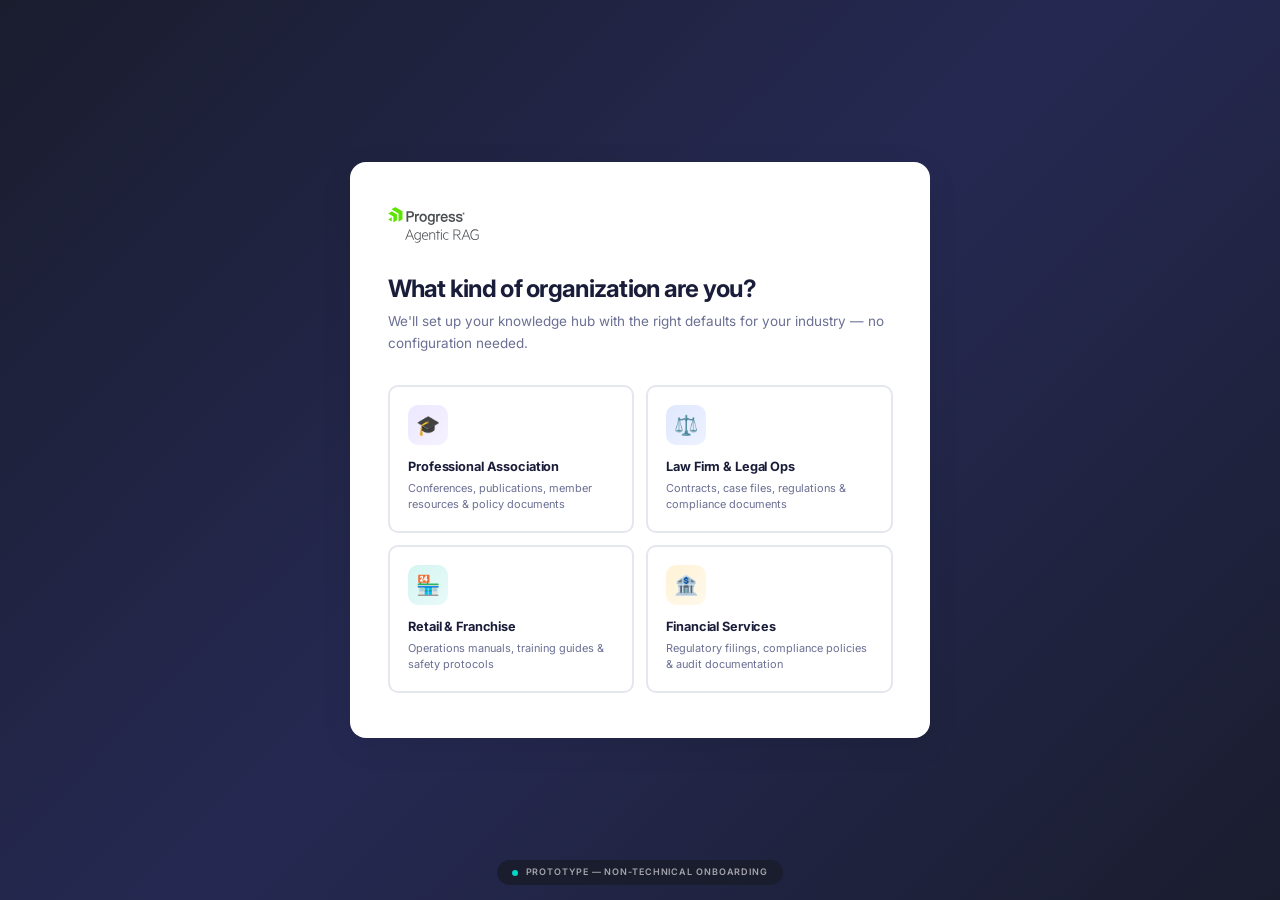
==== commit 4b258316: "Fix inline SVG logo rendering — add explicit width/height attributes Inline SVGs without width/heigh" ====
--- a/app-prototype.html
+++ b/app-prototype.html
@@ -1560,7 +1560,7 @@
 <div class="welcome-screen" id="welcomeScreen">
   <div class="welcome-card">
     <div class="welcome-logo">
-      <svg xmlns="http://www.w3.org/2000/svg" viewBox="0 0 310 122" role="img" aria-label="Progress Agentic RAG"><g><path fill="#4b4e52" d="M74.25,76.22l13.83,34.96h-2.9l-4.55-11.5h-15.49l-4.5,11.5h-2.9l13.83-34.96h2.68ZM66.16,97.05h13.44l-6.72-17.08-6.72,17.08Z"/><path fill="#4b4e52" d="M107.37,106.96c-1.42,2.11-4.33,4.16-7.8,4.16-7.34,0-10.87-6.09-10.87-12.87s3.53-12.87,10.87-12.87c3.47,0,6.38,2.05,7.8,4.21v-3.7h2.79v23.46c0,8.37-5.58,12.01-11.61,12.01-3.19,0-6.03-.97-7.91-2.39v-3.25c2.51,2.28,5.18,3.07,7.91,3.07,4.95,0,8.82-2.96,8.82-9.28v-2.56ZM107.37,92.9c-1.65-3.13-4.5-4.9-7.51-4.9-5.24,0-8.31,4.27-8.31,10.25s3.07,10.3,8.31,10.3c3.02,0,5.86-1.82,7.51-4.9v-10.76Z"/><path fill="#4b4e52" d="M126.53,109.18c2.85,0,4.95-.68,7.12-2.51v2.79c-1.88,1.54-4.38,2.22-7.34,2.22-7.06,0-11.78-5.01-11.78-12.92s4.21-13.38,10.93-13.38,10.02,5.01,10.02,12.35v1.02h-18.16c0,6.83,3.99,10.42,9.22,10.42ZM117.42,96.43h15.31c-.17-4.44-2.28-8.54-7.29-8.54-4.16,0-7.34,3.07-8.03,8.54Z"/><path fill="#4b4e52" d="M139.57,85.9h2.85v4.04c1.54-2.39,4.5-4.55,8.08-4.55,5.75,0,8.77,3.7,8.77,9.05v16.74h-2.79v-16.34c0-3.93-1.99-6.83-6.49-6.83-3.47,0-6.32,2.45-7.57,5.47v17.71h-2.85v-25.28Z"/><path fill="#4b4e52" d="M169.79,111.17h-2.85v-22.83h-5.41v-2.45h5.41v-6.49h2.85v6.49h5.98v2.45h-5.98v22.83Z"/><path fill="#4b4e52" d="M180.27,80.15c-1.08,0-1.94-.85-1.94-1.94,0-1.02.85-1.94,1.94-1.94s1.94.91,1.94,1.94c0,1.08-.85,1.94-1.94,1.94ZM181.69,111.17h-2.85v-25.28h2.85v25.28Z"/><path fill="#4b4e52" d="M197.51,85.38c2.45,0,4.95.68,6.72,2.22v2.9c-1.99-1.82-4.1-2.56-6.6-2.56-5.01,0-9.05,3.93-9.05,10.59s4.04,10.59,9.05,10.59c2.5,0,4.61-.74,6.6-2.56v2.9c-1.76,1.54-4.27,2.22-6.72,2.22-6.77,0-11.78-5.18-11.78-13.15s5.01-13.15,11.78-13.15Z"/><path fill="#4b4e52" d="M224.44,95.74v15.43h-2.9v-34.96h12.07c6.83,0,11.27,3.42,11.27,9.79,0,5.64-3.47,8.88-8.94,9.62l10.59,15.54h-3.36l-10.42-15.43h-8.31ZM224.44,93.18h9.05c5.35,0,8.54-2.68,8.54-7.17s-3.19-7.17-8.54-7.17h-9.05v14.35Z"/><path fill="#4b4e52" d="M265.12,76.22l13.83,34.96h-2.9l-4.55-11.5h-15.49l-4.5,11.5h-2.9l13.83-34.96h2.68ZM257.04,97.05h13.44l-6.72-17.08-6.72,17.08Z"/><path fill="#4b4e52" d="M303.93,105.88v-9.96h-8.82v-2.45h11.5v13.32c-3.25,3.81-7.8,4.9-12.01,4.9-9.11,0-15.88-6.95-15.88-17.99s7-17.99,16.23-17.99c4.1,0,7.74,1.31,10.25,3.36v3.24c-2.96-2.73-6.55-3.87-10.25-3.87-7.8,0-13.26,5.81-13.26,15.26s5.35,15.31,12.98,15.31c3.81,0,6.6-.85,9.28-3.13Z"/></g><g><g><path fill="#4b4e52" d="M75.34,14.11h-13.22v35.81h5.87v-14.06h7.41c8.01,0,12.43-3.91,12.43-11.02,0-3.23-1.22-10.73-12.47-10.73M81.85,24.94c0,4.04-2.1,5.69-7.23,5.69h-6.63v-11.23h7.41c4.35,0,6.46,1.81,6.46,5.54M105.28,23.83l.44.21-1,5.29-.69-.21c-.56-.17-1.13-.26-1.7-.26-5.48,0-5.93,4.37-5.93,9.65v11.41h-5.43v-26.3h5.1v3.17c1.39-2.13,3.06-3.24,5.27-3.51,1.45-.17,2.86.03,3.93.54M118.64,23.1c-4.28,0-7.7,1.63-9.91,4.71-2.32,3.24-2.66,7.04-2.66,9.02,0,8.31,4.93,13.68,12.57,13.68,9.28,0,12.57-7.47,12.57-13.87,0-3.68-1.09-7.02-3.07-9.41-2.24-2.7-5.53-4.12-9.5-4.12M118.64,45.65c-4.25,0-6.89-3.38-6.89-8.83s2.64-8.92,6.89-8.92,6.94,3.46,6.94,8.83-2.66,8.92-6.94,8.92M176.88,23.83l.44.21-1,5.29-.69-.21c-.56-.17-1.13-.26-1.69-.26-5.48,0-5.93,4.37-5.93,9.65v11.41h-5.43v-26.3h5.1v3.17c1.39-2.13,3.06-3.24,5.27-3.51,1.45-.17,2.85.03,3.93.54M196.39,41.5l-.1.29c-1.13,3.23-3.84,3.91-5.92,3.91-4.11,0-6.76-2.73-7.02-7.16h18.59l.07-.52c.08-.61.07-1.47.06-2.09,0-.17,0-.32,0-.47-.27-7.36-5.07-12.31-11.94-12.31-4.01,0-7.3,1.58-9.52,4.56-1.79,2.42-2.81,5.76-2.81,9.17,0,8.13,5.05,13.59,12.57,13.59,5.82,0,9.82-2.96,11.28-8.32l.18-.64h-5.44ZM183.53,33.82c.46-3.64,2.95-5.96,6.5-5.96,2.71,0,5.92,1.58,6.36,5.96h-12.86ZM152.69,25.83c-1.75-1.82-4.1-2.74-6.99-2.74-7.97,0-11.6,7.02-11.6,13.53s3.59,13.44,11.6,13.44c2.67,0,5.06-.98,6.78-2.75-.02,1.16-.05,2.26-.08,2.73-.3,4.34-2.38,6.36-6.56,6.36-2.27,0-4.88-.81-5.39-3.07l-.11-.5h-5.35s.09.72.09.72c.56,4.64,4.63,7.52,10.62,7.52,5.26,0,9-1.98,10.81-5.72.88-1.8,1.32-4.43,1.32-7.81v-23.91h-5.14v2.21ZM146.04,45.22c-1.9,0-6.31-.86-6.31-8.83,0-5.24,2.47-8.49,6.46-8.49,3.08,0,6.36,2.23,6.36,8.49,0,5.52-2.43,8.83-6.51,8.83M227.18,42.01c0,4.18-3.47,8.4-11.23,8.4-6.86,0-10.94-2.97-11.49-8.36l-.06-.55h5.35l.08.4c.66,3.24,3.74,3.92,6.22,3.92,2.71,0,5.61-.88,5.61-3.33,0-1.24-.81-2.12-2.4-2.62-.95-.28-2.11-.61-3.33-.95-2.12-.59-4.3-1.21-5.65-1.67-3.34-1.2-5.25-3.52-5.25-6.38,0-5.3,5.16-7.68,10.28-7.68,6.84,0,10.38,2.58,10.82,7.87l.05.55h-5.27s-.07-.42-.07-.42c-.53-3.05-3.56-3.51-5.32-3.51-1.52,0-5.06.27-5.06,2.79,0,1.15.98,1.99,2.99,2.57.6.17,1.5.4,2.53.67,2.15.56,4.82,1.25,6.16,1.71,3.35,1.18,5.05,3.39,5.05,6.58M252.27,42.01c0,4.18-3.47,8.4-11.22,8.4-6.86,0-10.94-2.97-11.49-8.36l-.06-.55h5.35l.08.4c.65,3.24,3.74,3.92,6.22,3.92,2.71,0,5.61-.88,5.61-3.33,0-1.24-.81-2.12-2.4-2.62-.95-.28-2.11-.61-3.34-.95-2.11-.59-4.3-1.21-5.65-1.67-3.34-1.2-5.25-3.52-5.25-6.38,0-5.3,5.16-7.68,10.28-7.68,6.84,0,10.38,2.58,10.82,7.87l.05.55h-5.27s-.07-.42-.07-.42c-.53-3.05-3.56-3.51-5.33-3.51-1.52,0-5.06.27-5.06,2.79,0,1.15.98,1.99,2.99,2.57.6.17,1.49.4,2.53.67,2.14.56,4.82,1.25,6.16,1.71,3.35,1.18,5.05,3.39,5.05,6.58"/><path fill="#4b4e52" d="M255.57,26.45c-2.03,0-3.7-1.58-3.7-3.75s1.68-3.75,3.7-3.75,3.71,1.58,3.71,3.75-1.68,3.75-3.71,3.75M255.57,19.59c-1.68,0-3.03,1.29-3.03,3.11s1.35,3.11,3.03,3.11,3.03-1.29,3.03-3.11-1.35-3.11-3.03-3.11M255.14,23.4v1.25h-1.11v-3.93h1.84c.88,0,1.45.51,1.45,1.37,0,.61-.29,1.02-.76,1.19l.9,1.37h-1.23l-.76-1.25h-.35ZM255.75,21.64h-.61v.88h.61c.33,0,.51-.16.51-.43s-.18-.45-.51-.45"/></g><path fill="#5ce500" d="M48.63,41.09c0,.58-.41,1.28-.9,1.56l-12.58,7.27v-28.02L10.87,7.89,23.45.62c.5-.29,1.31-.29,1.81,0l23.36,13.49v26.98ZM29.74,25.01L13.12,15.41c-.5-.29-1.31-.29-1.81,0L.08,21.9l17.53,10.12v20.24s11.23-6.48,11.23-6.48c.5-.29.9-.99.9-1.57v-19.2ZM.08,42.14l12.13,7v-14.01L.08,42.14Z"/></g></svg>
+      <svg xmlns="http://www.w3.org/2000/svg" width="102" height="40" viewBox="0 0 310 122" role="img" aria-label="Progress Agentic RAG"><g><path fill="#4b4e52" d="M74.25,76.22l13.83,34.96h-2.9l-4.55-11.5h-15.49l-4.5,11.5h-2.9l13.83-34.96h2.68ZM66.16,97.05h13.44l-6.72-17.08-6.72,17.08Z"/><path fill="#4b4e52" d="M107.37,106.96c-1.42,2.11-4.33,4.16-7.8,4.16-7.34,0-10.87-6.09-10.87-12.87s3.53-12.87,10.87-12.87c3.47,0,6.38,2.05,7.8,4.21v-3.7h2.79v23.46c0,8.37-5.58,12.01-11.61,12.01-3.19,0-6.03-.97-7.91-2.39v-3.25c2.51,2.28,5.18,3.07,7.91,3.07,4.95,0,8.82-2.96,8.82-9.28v-2.56ZM107.37,92.9c-1.65-3.13-4.5-4.9-7.51-4.9-5.24,0-8.31,4.27-8.31,10.25s3.07,10.3,8.31,10.3c3.02,0,5.86-1.82,7.51-4.9v-10.76Z"/><path fill="#4b4e52" d="M126.53,109.18c2.85,0,4.95-.68,7.12-2.51v2.79c-1.88,1.54-4.38,2.22-7.34,2.22-7.06,0-11.78-5.01-11.78-12.92s4.21-13.38,10.93-13.38,10.02,5.01,10.02,12.35v1.02h-18.16c0,6.83,3.99,10.42,9.22,10.42ZM117.42,96.43h15.31c-.17-4.44-2.28-8.54-7.29-8.54-4.16,0-7.34,3.07-8.03,8.54Z"/><path fill="#4b4e52" d="M139.57,85.9h2.85v4.04c1.54-2.39,4.5-4.55,8.08-4.55,5.75,0,8.77,3.7,8.77,9.05v16.74h-2.79v-16.34c0-3.93-1.99-6.83-6.49-6.83-3.47,0-6.32,2.45-7.57,5.47v17.71h-2.85v-25.28Z"/><path fill="#4b4e52" d="M169.79,111.17h-2.85v-22.83h-5.41v-2.45h5.41v-6.49h2.85v6.49h5.98v2.45h-5.98v22.83Z"/><path fill="#4b4e52" d="M180.27,80.15c-1.08,0-1.94-.85-1.94-1.94,0-1.02.85-1.94,1.94-1.94s1.94.91,1.94,1.94c0,1.08-.85,1.94-1.94,1.94ZM181.69,111.17h-2.85v-25.28h2.85v25.28Z"/><path fill="#4b4e52" d="M197.51,85.38c2.45,0,4.95.68,6.72,2.22v2.9c-1.99-1.82-4.1-2.56-6.6-2.56-5.01,0-9.05,3.93-9.05,10.59s4.04,10.59,9.05,10.59c2.5,0,4.61-.74,6.6-2.56v2.9c-1.76,1.54-4.27,2.22-6.72,2.22-6.77,0-11.78-5.18-11.78-13.15s5.01-13.15,11.78-13.15Z"/><path fill="#4b4e52" d="M224.44,95.74v15.43h-2.9v-34.96h12.07c6.83,0,11.27,3.42,11.27,9.79,0,5.64-3.47,8.88-8.94,9.62l10.59,15.54h-3.36l-10.42-15.43h-8.31ZM224.44,93.18h9.05c5.35,0,8.54-2.68,8.54-7.17s-3.19-7.17-8.54-7.17h-9.05v14.35Z"/><path fill="#4b4e52" d="M265.12,76.22l13.83,34.96h-2.9l-4.55-11.5h-15.49l-4.5,11.5h-2.9l13.83-34.96h2.68ZM257.04,97.05h13.44l-6.72-17.08-6.72,17.08Z"/><path fill="#4b4e52" d="M303.93,105.88v-9.96h-8.82v-2.45h11.5v13.32c-3.25,3.81-7.8,4.9-12.01,4.9-9.11,0-15.88-6.95-15.88-17.99s7-17.99,16.23-17.99c4.1,0,7.74,1.31,10.25,3.36v3.24c-2.96-2.73-6.55-3.87-10.25-3.87-7.8,0-13.26,5.81-13.26,15.26s5.35,15.31,12.98,15.31c3.81,0,6.6-.85,9.28-3.13Z"/></g><g><g><path fill="#4b4e52" d="M75.34,14.11h-13.22v35.81h5.87v-14.06h7.41c8.01,0,12.43-3.91,12.43-11.02,0-3.23-1.22-10.73-12.47-10.73M81.85,24.94c0,4.04-2.1,5.69-7.23,5.69h-6.63v-11.23h7.41c4.35,0,6.46,1.81,6.46,5.54M105.28,23.83l.44.21-1,5.29-.69-.21c-.56-.17-1.13-.26-1.7-.26-5.48,0-5.93,4.37-5.93,9.65v11.41h-5.43v-26.3h5.1v3.17c1.39-2.13,3.06-3.24,5.27-3.51,1.45-.17,2.86.03,3.93.54M118.64,23.1c-4.28,0-7.7,1.63-9.91,4.71-2.32,3.24-2.66,7.04-2.66,9.02,0,8.31,4.93,13.68,12.57,13.68,9.28,0,12.57-7.47,12.57-13.87,0-3.68-1.09-7.02-3.07-9.41-2.24-2.7-5.53-4.12-9.5-4.12M118.64,45.65c-4.25,0-6.89-3.38-6.89-8.83s2.64-8.92,6.89-8.92,6.94,3.46,6.94,8.83-2.66,8.92-6.94,8.92M176.88,23.83l.44.21-1,5.29-.69-.21c-.56-.17-1.13-.26-1.69-.26-5.48,0-5.93,4.37-5.93,9.65v11.41h-5.43v-26.3h5.1v3.17c1.39-2.13,3.06-3.24,5.27-3.51,1.45-.17,2.85.03,3.93.54M196.39,41.5l-.1.29c-1.13,3.23-3.84,3.91-5.92,3.91-4.11,0-6.76-2.73-7.02-7.16h18.59l.07-.52c.08-.61.07-1.47.06-2.09,0-.17,0-.32,0-.47-.27-7.36-5.07-12.31-11.94-12.31-4.01,0-7.3,1.58-9.52,4.56-1.79,2.42-2.81,5.76-2.81,9.17,0,8.13,5.05,13.59,12.57,13.59,5.82,0,9.82-2.96,11.28-8.32l.18-.64h-5.44ZM183.53,33.82c.46-3.64,2.95-5.96,6.5-5.96,2.71,0,5.92,1.58,6.36,5.96h-12.86ZM152.69,25.83c-1.75-1.82-4.1-2.74-6.99-2.74-7.97,0-11.6,7.02-11.6,13.53s3.59,13.44,11.6,13.44c2.67,0,5.06-.98,6.78-2.75-.02,1.16-.05,2.26-.08,2.73-.3,4.34-2.38,6.36-6.56,6.36-2.27,0-4.88-.81-5.39-3.07l-.11-.5h-5.35s.09.72.09.72c.56,4.64,4.63,7.52,10.62,7.52,5.26,0,9-1.98,10.81-5.72.88-1.8,1.32-4.43,1.32-7.81v-23.91h-5.14v2.21ZM146.04,45.22c-1.9,0-6.31-.86-6.31-8.83,0-5.24,2.47-8.49,6.46-8.49,3.08,0,6.36,2.23,6.36,8.49,0,5.52-2.43,8.83-6.51,8.83M227.18,42.01c0,4.18-3.47,8.4-11.23,8.4-6.86,0-10.94-2.97-11.49-8.36l-.06-.55h5.35l.08.4c.66,3.24,3.74,3.92,6.22,3.92,2.71,0,5.61-.88,5.61-3.33,0-1.24-.81-2.12-2.4-2.62-.95-.28-2.11-.61-3.33-.95-2.12-.59-4.3-1.21-5.65-1.67-3.34-1.2-5.25-3.52-5.25-6.38,0-5.3,5.16-7.68,10.28-7.68,6.84,0,10.38,2.58,10.82,7.87l.05.55h-5.27s-.07-.42-.07-.42c-.53-3.05-3.56-3.51-5.32-3.51-1.52,0-5.06.27-5.06,2.79,0,1.15.98,1.99,2.99,2.57.6.17,1.5.4,2.53.67,2.15.56,4.82,1.25,6.16,1.71,3.35,1.18,5.05,3.39,5.05,6.58M252.27,42.01c0,4.18-3.47,8.4-11.22,8.4-6.86,0-10.94-2.97-11.49-8.36l-.06-.55h5.35l.08.4c.65,3.24,3.74,3.92,6.22,3.92,2.71,0,5.61-.88,5.61-3.33,0-1.24-.81-2.12-2.4-2.62-.95-.28-2.11-.61-3.34-.95-2.11-.59-4.3-1.21-5.65-1.67-3.34-1.2-5.25-3.52-5.25-6.38,0-5.3,5.16-7.68,10.28-7.68,6.84,0,10.38,2.58,10.82,7.87l.05.55h-5.27s-.07-.42-.07-.42c-.53-3.05-3.56-3.51-5.33-3.51-1.52,0-5.06.27-5.06,2.79,0,1.15.98,1.99,2.99,2.57.6.17,1.49.4,2.53.67,2.14.56,4.82,1.25,6.16,1.71,3.35,1.18,5.05,3.39,5.05,6.58"/><path fill="#4b4e52" d="M255.57,26.45c-2.03,0-3.7-1.58-3.7-3.75s1.68-3.75,3.7-3.75,3.71,1.58,3.71,3.75-1.68,3.75-3.71,3.75M255.57,19.59c-1.68,0-3.03,1.29-3.03,3.11s1.35,3.11,3.03,3.11,3.03-1.29,3.03-3.11-1.35-3.11-3.03-3.11M255.14,23.4v1.25h-1.11v-3.93h1.84c.88,0,1.45.51,1.45,1.37,0,.61-.29,1.02-.76,1.19l.9,1.37h-1.23l-.76-1.25h-.35ZM255.75,21.64h-.61v.88h.61c.33,0,.51-.16.51-.43s-.18-.45-.51-.45"/></g><path fill="#5ce500" d="M48.63,41.09c0,.58-.41,1.28-.9,1.56l-12.58,7.27v-28.02L10.87,7.89,23.45.62c.5-.29,1.31-.29,1.81,0l23.36,13.49v26.98ZM29.74,25.01L13.12,15.41c-.5-.29-1.31-.29-1.81,0L.08,21.9l17.53,10.12v20.24s11.23-6.48,11.23-6.48c.5-.29.9-.99.9-1.57v-19.2ZM.08,42.14l12.13,7v-14.01L.08,42.14Z"/></g></svg>
     </div>
     <h1>What kind of organization are you?</h1>
     <p>We'll set up your knowledge hub with the right defaults for your industry &mdash; no configuration needed.</p>
@@ -1596,7 +1596,7 @@
   <div class="signup-card">
     <div class="signup-header">
       <div class="welcome-logo">
-        <svg xmlns="http://www.w3.org/2000/svg" viewBox="0 0 310 122" role="img" aria-label="Progress Agentic RAG"><g><path fill="#4b4e52" d="M74.25,76.22l13.83,34.96h-2.9l-4.55-11.5h-15.49l-4.5,11.5h-2.9l13.83-34.96h2.68ZM66.16,97.05h13.44l-6.72-17.08-6.72,17.08Z"/><path fill="#4b4e52" d="M107.37,106.96c-1.42,2.11-4.33,4.16-7.8,4.16-7.34,0-10.87-6.09-10.87-12.87s3.53-12.87,10.87-12.87c3.47,0,6.38,2.05,7.8,4.21v-3.7h2.79v23.46c0,8.37-5.58,12.01-11.61,12.01-3.19,0-6.03-.97-7.91-2.39v-3.25c2.51,2.28,5.18,3.07,7.91,3.07,4.95,0,8.82-2.96,8.82-9.28v-2.56ZM107.37,92.9c-1.65-3.13-4.5-4.9-7.51-4.9-5.24,0-8.31,4.27-8.31,10.25s3.07,10.3,8.31,10.3c3.02,0,5.86-1.82,7.51-4.9v-10.76Z"/><path fill="#4b4e52" d="M126.53,109.18c2.85,0,4.95-.68,7.12-2.51v2.79c-1.88,1.54-4.38,2.22-7.34,2.22-7.06,0-11.78-5.01-11.78-12.92s4.21-13.38,10.93-13.38,10.02,5.01,10.02,12.35v1.02h-18.16c0,6.83,3.99,10.42,9.22,10.42ZM117.42,96.43h15.31c-.17-4.44-2.28-8.54-7.29-8.54-4.16,0-7.34,3.07-8.03,8.54Z"/><path fill="#4b4e52" d="M139.57,85.9h2.85v4.04c1.54-2.39,4.5-4.55,8.08-4.55,5.75,0,8.77,3.7,8.77,9.05v16.74h-2.79v-16.34c0-3.93-1.99-6.83-6.49-6.83-3.47,0-6.32,2.45-7.57,5.47v17.71h-2.85v-25.28Z"/><path fill="#4b4e52" d="M169.79,111.17h-2.85v-22.83h-5.41v-2.45h5.41v-6.49h2.85v6.49h5.98v2.45h-5.98v22.83Z"/><path fill="#4b4e52" d="M180.27,80.15c-1.08,0-1.94-.85-1.94-1.94,0-1.02.85-1.94,1.94-1.94s1.94.91,1.94,1.94c0,1.08-.85,1.94-1.94,1.94ZM181.69,111.17h-2.85v-25.28h2.85v25.28Z"/><path fill="#4b4e52" d="M197.51,85.38c2.45,0,4.95.68,6.72,2.22v2.9c-1.99-1.82-4.1-2.56-6.6-2.56-5.01,0-9.05,3.93-9.05,10.59s4.04,10.59,9.05,10.59c2.5,0,4.61-.74,6.6-2.56v2.9c-1.76,1.54-4.27,2.22-6.72,2.22-6.77,0-11.78-5.18-11.78-13.15s5.01-13.15,11.78-13.15Z"/><path fill="#4b4e52" d="M224.44,95.74v15.43h-2.9v-34.96h12.07c6.83,0,11.27,3.42,11.27,9.79,0,5.64-3.47,8.88-8.94,9.62l10.59,15.54h-3.36l-10.42-15.43h-8.31ZM224.44,93.18h9.05c5.35,0,8.54-2.68,8.54-7.17s-3.19-7.17-8.54-7.17h-9.05v14.35Z"/><path fill="#4b4e52" d="M265.12,76.22l13.83,34.96h-2.9l-4.55-11.5h-15.49l-4.5,11.5h-2.9l13.83-34.96h2.68ZM257.04,97.05h13.44l-6.72-17.08-6.72,17.08Z"/><path fill="#4b4e52" d="M303.93,105.88v-9.96h-8.82v-2.45h11.5v13.32c-3.25,3.81-7.8,4.9-12.01,4.9-9.11,0-15.88-6.95-15.88-17.99s7-17.99,16.23-17.99c4.1,0,7.74,1.31,10.25,3.36v3.24c-2.96-2.73-6.55-3.87-10.25-3.87-7.8,0-13.26,5.81-13.26,15.26s5.35,15.31,12.98,15.31c3.81,0,6.6-.85,9.28-3.13Z"/></g><g><g><path fill="#4b4e52" d="M75.34,14.11h-13.22v35.81h5.87v-14.06h7.41c8.01,0,12.43-3.91,12.43-11.02,0-3.23-1.22-10.73-12.47-10.73M81.85,24.94c0,4.04-2.1,5.69-7.23,5.69h-6.63v-11.23h7.41c4.35,0,6.46,1.81,6.46,5.54M105.28,23.83l.44.21-1,5.29-.69-.21c-.56-.17-1.13-.26-1.7-.26-5.48,0-5.93,4.37-5.93,9.65v11.41h-5.43v-26.3h5.1v3.17c1.39-2.13,3.06-3.24,5.27-3.51,1.45-.17,2.86.03,3.93.54M118.64,23.1c-4.28,0-7.7,1.63-9.91,4.71-2.32,3.24-2.66,7.04-2.66,9.02,0,8.31,4.93,13.68,12.57,13.68,9.28,0,12.57-7.47,12.57-13.87,0-3.68-1.09-7.02-3.07-9.41-2.24-2.7-5.53-4.12-9.5-4.12M118.64,45.65c-4.25,0-6.89-3.38-6.89-8.83s2.64-8.92,6.89-8.92,6.94,3.46,6.94,8.83-2.66,8.92-6.94,8.92M176.88,23.83l.44.21-1,5.29-.69-.21c-.56-.17-1.13-.26-1.69-.26-5.48,0-5.93,4.37-5.93,9.65v11.41h-5.43v-26.3h5.1v3.17c1.39-2.13,3.06-3.24,5.27-3.51,1.45-.17,2.85.03,3.93.54M196.39,41.5l-.1.29c-1.13,3.23-3.84,3.91-5.92,3.91-4.11,0-6.76-2.73-7.02-7.16h18.59l.07-.52c.08-.61.07-1.47.06-2.09,0-.17,0-.32,0-.47-.27-7.36-5.07-12.31-11.94-12.31-4.01,0-7.3,1.58-9.52,4.56-1.79,2.42-2.81,5.76-2.81,9.17,0,8.13,5.05,13.59,12.57,13.59,5.82,0,9.82-2.96,11.28-8.32l.18-.64h-5.44ZM183.53,33.82c.46-3.64,2.95-5.96,6.5-5.96,2.71,0,5.92,1.58,6.36,5.96h-12.86ZM152.69,25.83c-1.75-1.82-4.1-2.74-6.99-2.74-7.97,0-11.6,7.02-11.6,13.53s3.59,13.44,11.6,13.44c2.67,0,5.06-.98,6.78-2.75-.02,1.16-.05,2.26-.08,2.73-.3,4.34-2.38,6.36-6.56,6.36-2.27,0-4.88-.81-5.39-3.07l-.11-.5h-5.35s.09.72.09.72c.56,4.64,4.63,7.52,10.62,7.52,5.26,0,9-1.98,10.81-5.72.88-1.8,1.32-4.43,1.32-7.81v-23.91h-5.14v2.21ZM146.04,45.22c-1.9,0-6.31-.86-6.31-8.83,0-5.24,2.47-8.49,6.46-8.49,3.08,0,6.36,2.23,6.36,8.49,0,5.52-2.43,8.83-6.51,8.83M227.18,42.01c0,4.18-3.47,8.4-11.23,8.4-6.86,0-10.94-2.97-11.49-8.36l-.06-.55h5.35l.08.4c.66,3.24,3.74,3.92,6.22,3.92,2.71,0,5.61-.88,5.61-3.33,0-1.24-.81-2.12-2.4-2.62-.95-.28-2.11-.61-3.33-.95-2.12-.59-4.3-1.21-5.65-1.67-3.34-1.2-5.25-3.52-5.25-6.38,0-5.3,5.16-7.68,10.28-7.68,6.84,0,10.38,2.58,10.82,7.87l.05.55h-5.27s-.07-.42-.07-.42c-.53-3.05-3.56-3.51-5.32-3.51-1.52,0-5.06.27-5.06,2.79,0,1.15.98,1.99,2.99,2.57.6.17,1.5.4,2.53.67,2.15.56,4.82,1.25,6.16,1.71,3.35,1.18,5.05,3.39,5.05,6.58M252.27,42.01c0,4.18-3.47,8.4-11.22,8.4-6.86,0-10.94-2.97-11.49-8.36l-.06-.55h5.35l.08.4c.65,3.24,3.74,3.92,6.22,3.92,2.71,0,5.61-.88,5.61-3.33,0-1.24-.81-2.12-2.4-2.62-.95-.28-2.11-.61-3.34-.95-2.11-.59-4.3-1.21-5.65-1.67-3.34-1.2-5.25-3.52-5.25-6.38,0-5.3,5.16-7.68,10.28-7.68,6.84,0,10.38,2.58,10.82,7.87l.05.55h-5.27s-.07-.42-.07-.42c-.53-3.05-3.56-3.51-5.33-3.51-1.52,0-5.06.27-5.06,2.79,0,1.15.98,1.99,2.99,2.57.6.17,1.49.4,2.53.67,2.14.56,4.82,1.25,6.16,1.71,3.35,1.18,5.05,3.39,5.05,6.58"/><path fill="#4b4e52" d="M255.57,26.45c-2.03,0-3.7-1.58-3.7-3.75s1.68-3.75,3.7-3.75,3.71,1.58,3.71,3.75-1.68,3.75-3.71,3.75M255.57,19.59c-1.68,0-3.03,1.29-3.03,3.11s1.35,3.11,3.03,3.11,3.03-1.29,3.03-3.11-1.35-3.11-3.03-3.11M255.14,23.4v1.25h-1.11v-3.93h1.84c.88,0,1.45.51,1.45,1.37,0,.61-.29,1.02-.76,1.19l.9,1.37h-1.23l-.76-1.25h-.35ZM255.75,21.64h-.61v.88h.61c.33,0,.51-.16.51-.43s-.18-.45-.51-.45"/></g><path fill="#5ce500" d="M48.63,41.09c0,.58-.41,1.28-.9,1.56l-12.58,7.27v-28.02L10.87,7.89,23.45.62c.5-.29,1.31-.29,1.81,0l23.36,13.49v26.98ZM29.74,25.01L13.12,15.41c-.5-.29-1.31-.29-1.81,0L.08,21.9l17.53,10.12v20.24s11.23-6.48,11.23-6.48c.5-.29.9-.99.9-1.57v-19.2ZM.08,42.14l12.13,7v-14.01L.08,42.14Z"/></g></svg>
+        <svg xmlns="http://www.w3.org/2000/svg" width="102" height="40" viewBox="0 0 310 122" role="img" aria-label="Progress Agentic RAG"><g><path fill="#4b4e52" d="M74.25,76.22l13.83,34.96h-2.9l-4.55-11.5h-15.49l-4.5,11.5h-2.9l13.83-34.96h2.68ZM66.16,97.05h13.44l-6.72-17.08-6.72,17.08Z"/><path fill="#4b4e52" d="M107.37,106.96c-1.42,2.11-4.33,4.16-7.8,4.16-7.34,0-10.87-6.09-10.87-12.87s3.53-12.87,10.87-12.87c3.47,0,6.38,2.05,7.8,4.21v-3.7h2.79v23.46c0,8.37-5.58,12.01-11.61,12.01-3.19,0-6.03-.97-7.91-2.39v-3.25c2.51,2.28,5.18,3.07,7.91,3.07,4.95,0,8.82-2.96,8.82-9.28v-2.56ZM107.37,92.9c-1.65-3.13-4.5-4.9-7.51-4.9-5.24,0-8.31,4.27-8.31,10.25s3.07,10.3,8.31,10.3c3.02,0,5.86-1.82,7.51-4.9v-10.76Z"/><path fill="#4b4e52" d="M126.53,109.18c2.85,0,4.95-.68,7.12-2.51v2.79c-1.88,1.54-4.38,2.22-7.34,2.22-7.06,0-11.78-5.01-11.78-12.92s4.21-13.38,10.93-13.38,10.02,5.01,10.02,12.35v1.02h-18.16c0,6.83,3.99,10.42,9.22,10.42ZM117.42,96.43h15.31c-.17-4.44-2.28-8.54-7.29-8.54-4.16,0-7.34,3.07-8.03,8.54Z"/><path fill="#4b4e52" d="M139.57,85.9h2.85v4.04c1.54-2.39,4.5-4.55,8.08-4.55,5.75,0,8.77,3.7,8.77,9.05v16.74h-2.79v-16.34c0-3.93-1.99-6.83-6.49-6.83-3.47,0-6.32,2.45-7.57,5.47v17.71h-2.85v-25.28Z"/><path fill="#4b4e52" d="M169.79,111.17h-2.85v-22.83h-5.41v-2.45h5.41v-6.49h2.85v6.49h5.98v2.45h-5.98v22.83Z"/><path fill="#4b4e52" d="M180.27,80.15c-1.08,0-1.94-.85-1.94-1.94,0-1.02.85-1.94,1.94-1.94s1.94.91,1.94,1.94c0,1.08-.85,1.94-1.94,1.94ZM181.69,111.17h-2.85v-25.28h2.85v25.28Z"/><path fill="#4b4e52" d="M197.51,85.38c2.45,0,4.95.68,6.72,2.22v2.9c-1.99-1.82-4.1-2.56-6.6-2.56-5.01,0-9.05,3.93-9.05,10.59s4.04,10.59,9.05,10.59c2.5,0,4.61-.74,6.6-2.56v2.9c-1.76,1.54-4.27,2.22-6.72,2.22-6.77,0-11.78-5.18-11.78-13.15s5.01-13.15,11.78-13.15Z"/><path fill="#4b4e52" d="M224.44,95.74v15.43h-2.9v-34.96h12.07c6.83,0,11.27,3.42,11.27,9.79,0,5.64-3.47,8.88-8.94,9.62l10.59,15.54h-3.36l-10.42-15.43h-8.31ZM224.44,93.18h9.05c5.35,0,8.54-2.68,8.54-7.17s-3.19-7.17-8.54-7.17h-9.05v14.35Z"/><path fill="#4b4e52" d="M265.12,76.22l13.83,34.96h-2.9l-4.55-11.5h-15.49l-4.5,11.5h-2.9l13.83-34.96h2.68ZM257.04,97.05h13.44l-6.72-17.08-6.72,17.08Z"/><path fill="#4b4e52" d="M303.93,105.88v-9.96h-8.82v-2.45h11.5v13.32c-3.25,3.81-7.8,4.9-12.01,4.9-9.11,0-15.88-6.95-15.88-17.99s7-17.99,16.23-17.99c4.1,0,7.74,1.31,10.25,3.36v3.24c-2.96-2.73-6.55-3.87-10.25-3.87-7.8,0-13.26,5.81-13.26,15.26s5.35,15.31,12.98,15.31c3.81,0,6.6-.85,9.28-3.13Z"/></g><g><g><path fill="#4b4e52" d="M75.34,14.11h-13.22v35.81h5.87v-14.06h7.41c8.01,0,12.43-3.91,12.43-11.02,0-3.23-1.22-10.73-12.47-10.73M81.85,24.94c0,4.04-2.1,5.69-7.23,5.69h-6.63v-11.23h7.41c4.35,0,6.46,1.81,6.46,5.54M105.28,23.83l.44.21-1,5.29-.69-.21c-.56-.17-1.13-.26-1.7-.26-5.48,0-5.93,4.37-5.93,9.65v11.41h-5.43v-26.3h5.1v3.17c1.39-2.13,3.06-3.24,5.27-3.51,1.45-.17,2.86.03,3.93.54M118.64,23.1c-4.28,0-7.7,1.63-9.91,4.71-2.32,3.24-2.66,7.04-2.66,9.02,0,8.31,4.93,13.68,12.57,13.68,9.28,0,12.57-7.47,12.57-13.87,0-3.68-1.09-7.02-3.07-9.41-2.24-2.7-5.53-4.12-9.5-4.12M118.64,45.65c-4.25,0-6.89-3.38-6.89-8.83s2.64-8.92,6.89-8.92,6.94,3.46,6.94,8.83-2.66,8.92-6.94,8.92M176.88,23.83l.44.21-1,5.29-.69-.21c-.56-.17-1.13-.26-1.69-.26-5.48,0-5.93,4.37-5.93,9.65v11.41h-5.43v-26.3h5.1v3.17c1.39-2.13,3.06-3.24,5.27-3.51,1.45-.17,2.85.03,3.93.54M196.39,41.5l-.1.29c-1.13,3.23-3.84,3.91-5.92,3.91-4.11,0-6.76-2.73-7.02-7.16h18.59l.07-.52c.08-.61.07-1.47.06-2.09,0-.17,0-.32,0-.47-.27-7.36-5.07-12.31-11.94-12.31-4.01,0-7.3,1.58-9.52,4.56-1.79,2.42-2.81,5.76-2.81,9.17,0,8.13,5.05,13.59,12.57,13.59,5.82,0,9.82-2.96,11.28-8.32l.18-.64h-5.44ZM183.53,33.82c.46-3.64,2.95-5.96,6.5-5.96,2.71,0,5.92,1.58,6.36,5.96h-12.86ZM152.69,25.83c-1.75-1.82-4.1-2.74-6.99-2.74-7.97,0-11.6,7.02-11.6,13.53s3.59,13.44,11.6,13.44c2.67,0,5.06-.98,6.78-2.75-.02,1.16-.05,2.26-.08,2.73-.3,4.34-2.38,6.36-6.56,6.36-2.27,0-4.88-.81-5.39-3.07l-.11-.5h-5.35s.09.72.09.72c.56,4.64,4.63,7.52,10.62,7.52,5.26,0,9-1.98,10.81-5.72.88-1.8,1.32-4.43,1.32-7.81v-23.91h-5.14v2.21ZM146.04,45.22c-1.9,0-6.31-.86-6.31-8.83,0-5.24,2.47-8.49,6.46-8.49,3.08,0,6.36,2.23,6.36,8.49,0,5.52-2.43,8.83-6.51,8.83M227.18,42.01c0,4.18-3.47,8.4-11.23,8.4-6.86,0-10.94-2.97-11.49-8.36l-.06-.55h5.35l.08.4c.66,3.24,3.74,3.92,6.22,3.92,2.71,0,5.61-.88,5.61-3.33,0-1.24-.81-2.12-2.4-2.62-.95-.28-2.11-.61-3.33-.95-2.12-.59-4.3-1.21-5.65-1.67-3.34-1.2-5.25-3.52-5.25-6.38,0-5.3,5.16-7.68,10.28-7.68,6.84,0,10.38,2.58,10.82,7.87l.05.55h-5.27s-.07-.42-.07-.42c-.53-3.05-3.56-3.51-5.32-3.51-1.52,0-5.06.27-5.06,2.79,0,1.15.98,1.99,2.99,2.57.6.17,1.5.4,2.53.67,2.15.56,4.82,1.25,6.16,1.71,3.35,1.18,5.05,3.39,5.05,6.58M252.27,42.01c0,4.18-3.47,8.4-11.22,8.4-6.86,0-10.94-2.97-11.49-8.36l-.06-.55h5.35l.08.4c.65,3.24,3.74,3.92,6.22,3.92,2.71,0,5.61-.88,5.61-3.33,0-1.24-.81-2.12-2.4-2.62-.95-.28-2.11-.61-3.34-.95-2.11-.59-4.3-1.21-5.65-1.67-3.34-1.2-5.25-3.52-5.25-6.38,0-5.3,5.16-7.68,10.28-7.68,6.84,0,10.38,2.58,10.82,7.87l.05.55h-5.27s-.07-.42-.07-.42c-.53-3.05-3.56-3.51-5.33-3.51-1.52,0-5.06.27-5.06,2.79,0,1.15.98,1.99,2.99,2.57.6.17,1.49.4,2.53.67,2.14.56,4.82,1.25,6.16,1.71,3.35,1.18,5.05,3.39,5.05,6.58"/><path fill="#4b4e52" d="M255.57,26.45c-2.03,0-3.7-1.58-3.7-3.75s1.68-3.75,3.7-3.75,3.71,1.58,3.71,3.75-1.68,3.75-3.71,3.75M255.57,19.59c-1.68,0-3.03,1.29-3.03,3.11s1.35,3.11,3.03,3.11,3.03-1.29,3.03-3.11-1.35-3.11-3.03-3.11M255.14,23.4v1.25h-1.11v-3.93h1.84c.88,0,1.45.51,1.45,1.37,0,.61-.29,1.02-.76,1.19l.9,1.37h-1.23l-.76-1.25h-.35ZM255.75,21.64h-.61v.88h.61c.33,0,.51-.16.51-.43s-.18-.45-.51-.45"/></g><path fill="#5ce500" d="M48.63,41.09c0,.58-.41,1.28-.9,1.56l-12.58,7.27v-28.02L10.87,7.89,23.45.62c.5-.29,1.31-.29,1.81,0l23.36,13.49v26.98ZM29.74,25.01L13.12,15.41c-.5-.29-1.31-.29-1.81,0L.08,21.9l17.53,10.12v20.24s11.23-6.48,11.23-6.48c.5-.29.9-.99.9-1.57v-19.2ZM.08,42.14l12.13,7v-14.01L.08,42.14Z"/></g></svg>
       </div>
       <h2>Start your free trial</h2>
       <div class="signup-persona-label" id="signupPersonaLabel">Setting up for your industry</div>
@@ -1708,7 +1708,7 @@
   <!-- Sidebar -->
   <aside class="sidebar" id="sidebar">
     <div class="sidebar-logo">
-      <svg xmlns="http://www.w3.org/2000/svg" viewBox="0 0 310 122" role="img" aria-label="Progress Agentic RAG"><g><path fill="#ffffff" d="M74.25,76.22l13.83,34.96h-2.9l-4.55-11.5h-15.49l-4.5,11.5h-2.9l13.83-34.96h2.68ZM66.16,97.05h13.44l-6.72-17.08-6.72,17.08Z"/><path fill="#ffffff" d="M107.37,106.96c-1.42,2.11-4.33,4.16-7.8,4.16-7.34,0-10.87-6.09-10.87-12.87s3.53-12.87,10.87-12.87c3.47,0,6.38,2.05,7.8,4.21v-3.7h2.79v23.46c0,8.37-5.58,12.01-11.61,12.01-3.19,0-6.03-.97-7.91-2.39v-3.25c2.51,2.28,5.18,3.07,7.91,3.07,4.95,0,8.82-2.96,8.82-9.28v-2.56ZM107.37,92.9c-1.65-3.13-4.5-4.9-7.51-4.9-5.24,0-8.31,4.27-8.31,10.25s3.07,10.3,8.31,10.3c3.02,0,5.86-1.82,7.51-4.9v-10.76Z"/><path fill="#ffffff" d="M126.53,109.18c2.85,0,4.95-.68,7.12-2.51v2.79c-1.88,1.54-4.38,2.22-7.34,2.22-7.06,0-11.78-5.01-11.78-12.92s4.21-13.38,10.93-13.38,10.02,5.01,10.02,12.35v1.02h-18.16c0,6.83,3.99,10.42,9.22,10.42ZM117.42,96.43h15.31c-.17-4.44-2.28-8.54-7.29-8.54-4.16,0-7.34,3.07-8.03,8.54Z"/><path fill="#ffffff" d="M139.57,85.9h2.85v4.04c1.54-2.39,4.5-4.55,8.08-4.55,5.75,0,8.77,3.7,8.77,9.05v16.74h-2.79v-16.34c0-3.93-1.99-6.83-6.49-6.83-3.47,0-6.32,2.45-7.57,5.47v17.71h-2.85v-25.28Z"/><path fill="#ffffff" d="M169.79,111.17h-2.85v-22.83h-5.41v-2.45h5.41v-6.49h2.85v6.49h5.98v2.45h-5.98v22.83Z"/><path fill="#ffffff" d="M180.27,80.15c-1.08,0-1.94-.85-1.94-1.94,0-1.02.85-1.94,1.94-1.94s1.94.91,1.94,1.94c0,1.08-.85,1.94-1.94,1.94ZM181.69,111.17h-2.85v-25.28h2.85v25.28Z"/><path fill="#ffffff" d="M197.51,85.38c2.45,0,4.95.68,6.72,2.22v2.9c-1.99-1.82-4.1-2.56-6.6-2.56-5.01,0-9.05,3.93-9.05,10.59s4.04,10.59,9.05,10.59c2.5,0,4.61-.74,6.6-2.56v2.9c-1.76,1.54-4.27,2.22-6.72,2.22-6.77,0-11.78-5.18-11.78-13.15s5.01-13.15,11.78-13.15Z"/><path fill="#ffffff" d="M224.44,95.74v15.43h-2.9v-34.96h12.07c6.83,0,11.27,3.42,11.27,9.79,0,5.64-3.47,8.88-8.94,9.62l10.59,15.54h-3.36l-10.42-15.43h-8.31ZM224.44,93.18h9.05c5.35,0,8.54-2.68,8.54-7.17s-3.19-7.17-8.54-7.17h-9.05v14.35Z"/><path fill="#ffffff" d="M265.12,76.22l13.83,34.96h-2.9l-4.55-11.5h-15.49l-4.5,11.5h-2.9l13.83-34.96h2.68ZM257.04,97.05h13.44l-6.72-17.08-6.72,17.08Z"/><path fill="#ffffff" d="M303.93,105.88v-9.96h-8.82v-2.45h11.5v13.32c-3.25,3.81-7.8,4.9-12.01,4.9-9.11,0-15.88-6.95-15.88-17.99s7-17.99,16.23-17.99c4.1,0,7.74,1.31,10.25,3.36v3.24c-2.96-2.73-6.55-3.87-10.25-3.87-7.8,0-13.26,5.81-13.26,15.26s5.35,15.31,12.98,15.31c3.81,0,6.6-.85,9.28-3.13Z"/></g><g><g><path fill="#ffffff" d="M75.34,14.11h-13.22v35.81h5.87v-14.06h7.41c8.01,0,12.43-3.91,12.43-11.02,0-3.23-1.22-10.73-12.47-10.73M81.85,24.94c0,4.04-2.1,5.69-7.23,5.69h-6.63v-11.23h7.41c4.35,0,6.46,1.81,6.46,5.54M105.28,23.83l.44.21-1,5.29-.69-.21c-.56-.17-1.13-.26-1.7-.26-5.48,0-5.93,4.37-5.93,9.65v11.41h-5.43v-26.3h5.1v3.17c1.39-2.13,3.06-3.24,5.27-3.51,1.45-.17,2.86.03,3.93.54M118.64,23.1c-4.28,0-7.7,1.63-9.91,4.71-2.32,3.24-2.66,7.04-2.66,9.02,0,8.31,4.93,13.68,12.57,13.68,9.28,0,12.57-7.47,12.57-13.87,0-3.68-1.09-7.02-3.07-9.41-2.24-2.7-5.53-4.12-9.5-4.12M118.64,45.65c-4.25,0-6.89-3.38-6.89-8.83s2.64-8.92,6.89-8.92,6.94,3.46,6.94,8.83-2.66,8.92-6.94,8.92M176.88,23.83l.44.21-1,5.29-.69-.21c-.56-.17-1.13-.26-1.69-.26-5.48,0-5.93,4.37-5.93,9.65v11.41h-5.43v-26.3h5.1v3.17c1.39-2.13,3.06-3.24,5.27-3.51,1.45-.17,2.85.03,3.93.54M196.39,41.5l-.1.29c-1.13,3.23-3.84,3.91-5.92,3.91-4.11,0-6.76-2.73-7.02-7.16h18.59l.07-.52c.08-.61.07-1.47.06-2.09,0-.17,0-.32,0-.47-.27-7.36-5.07-12.31-11.94-12.31-4.01,0-7.3,1.58-9.52,4.56-1.79,2.42-2.81,5.76-2.81,9.17,0,8.13,5.05,13.59,12.57,13.59,5.82,0,9.82-2.96,11.28-8.32l.18-.64h-5.44ZM183.53,33.82c.46-3.64,2.95-5.96,6.5-5.96,2.71,0,5.92,1.58,6.36,5.96h-12.86ZM152.69,25.83c-1.75-1.82-4.1-2.74-6.99-2.74-7.97,0-11.6,7.02-11.6,13.53s3.59,13.44,11.6,13.44c2.67,0,5.06-.98,6.78-2.75-.02,1.16-.05,2.26-.08,2.73-.3,4.34-2.38,6.36-6.56,6.36-2.27,0-4.88-.81-5.39-3.07l-.11-.5h-5.35s.09.72.09.72c.56,4.64,4.63,7.52,10.62,7.52,5.26,0,9-1.98,10.81-5.72.88-1.8,1.32-4.43,1.32-7.81v-23.91h-5.14v2.21ZM146.04,45.22c-1.9,0-6.31-.86-6.31-8.83,0-5.24,2.47-8.49,6.46-8.49,3.08,0,6.36,2.23,6.36,8.49,0,5.52-2.43,8.83-6.51,8.83M227.18,42.01c0,4.18-3.47,8.4-11.23,8.4-6.86,0-10.94-2.97-11.49-8.36l-.06-.55h5.35l.08.4c.66,3.24,3.74,3.92,6.22,3.92,2.71,0,5.61-.88,5.61-3.33,0-1.24-.81-2.12-2.4-2.62-.95-.28-2.11-.61-3.33-.95-2.12-.59-4.3-1.21-5.65-1.67-3.34-1.2-5.25-3.52-5.25-6.38,0-5.3,5.16-7.68,10.28-7.68,6.84,0,10.38,2.58,10.82,7.87l.05.55h-5.27s-.07-.42-.07-.42c-.53-3.05-3.56-3.51-5.32-3.51-1.52,0-5.06.27-5.06,2.79,0,1.15.98,1.99,2.99,2.57.6.17,1.5.4,2.53.67,2.15.56,4.82,1.25,6.16,1.71,3.35,1.18,5.05,3.39,5.05,6.58M252.27,42.01c0,4.18-3.47,8.4-11.22,8.4-6.86,0-10.94-2.97-11.49-8.36l-.06-.55h5.35l.08.4c.65,3.24,3.74,3.92,6.22,3.92,2.71,0,5.61-.88,5.61-3.33,0-1.24-.81-2.12-2.4-2.62-.95-.28-2.11-.61-3.34-.95-2.11-.59-4.3-1.21-5.65-1.67-3.34-1.2-5.25-3.52-5.25-6.38,0-5.3,5.16-7.68,10.28-7.68,6.84,0,10.38,2.58,10.82,7.87l.05.55h-5.27s-.07-.42-.07-.42c-.53-3.05-3.56-3.51-5.33-3.51-1.52,0-5.06.27-5.06,2.79,0,1.15.98,1.99,2.99,2.57.6.17,1.49.4,2.53.67,2.14.56,4.82,1.25,6.16,1.71,3.35,1.18,5.05,3.39,5.05,6.58"/><path fill="#ffffff" d="M255.57,26.45c-2.03,0-3.7-1.58-3.7-3.75s1.68-3.75,3.7-3.75,3.71,1.58,3.71,3.75-1.68,3.75-3.71,3.75M255.57,19.59c-1.68,0-3.03,1.29-3.03,3.11s1.35,3.11,3.03,3.11,3.03-1.29,3.03-3.11-1.35-3.11-3.03-3.11M255.14,23.4v1.25h-1.11v-3.93h1.84c.88,0,1.45.51,1.45,1.37,0,.61-.29,1.02-.76,1.19l.9,1.37h-1.23l-.76-1.25h-.35ZM255.75,21.64h-.61v.88h.61c.33,0,.51-.16.51-.43s-.18-.45-.51-.45"/></g><path fill="#5ce500" d="M48.63,41.09c0,.58-.41,1.28-.9,1.56l-12.58,7.27v-28.02L10.87,7.89,23.45.62c.5-.29,1.31-.29,1.81,0l23.36,13.49v26.98ZM29.74,25.01L13.12,15.41c-.5-.29-1.31-.29-1.81,0L.08,21.9l17.53,10.12v20.24s11.23-6.48,11.23-6.48c.5-.29.9-.99.9-1.57v-19.2ZM.08,42.14l12.13,7v-14.01L.08,42.14Z"/></g></svg>
+      <svg xmlns="http://www.w3.org/2000/svg" width="102" height="40" viewBox="0 0 310 122" role="img" aria-label="Progress Agentic RAG"><g><path fill="#ffffff" d="M74.25,76.22l13.83,34.96h-2.9l-4.55-11.5h-15.49l-4.5,11.5h-2.9l13.83-34.96h2.68ZM66.16,97.05h13.44l-6.72-17.08-6.72,17.08Z"/><path fill="#ffffff" d="M107.37,106.96c-1.42,2.11-4.33,4.16-7.8,4.16-7.34,0-10.87-6.09-10.87-12.87s3.53-12.87,10.87-12.87c3.47,0,6.38,2.05,7.8,4.21v-3.7h2.79v23.46c0,8.37-5.58,12.01-11.61,12.01-3.19,0-6.03-.97-7.91-2.39v-3.25c2.51,2.28,5.18,3.07,7.91,3.07,4.95,0,8.82-2.96,8.82-9.28v-2.56ZM107.37,92.9c-1.65-3.13-4.5-4.9-7.51-4.9-5.24,0-8.31,4.27-8.31,10.25s3.07,10.3,8.31,10.3c3.02,0,5.86-1.82,7.51-4.9v-10.76Z"/><path fill="#ffffff" d="M126.53,109.18c2.85,0,4.95-.68,7.12-2.51v2.79c-1.88,1.54-4.38,2.22-7.34,2.22-7.06,0-11.78-5.01-11.78-12.92s4.21-13.38,10.93-13.38,10.02,5.01,10.02,12.35v1.02h-18.16c0,6.83,3.99,10.42,9.22,10.42ZM117.42,96.43h15.31c-.17-4.44-2.28-8.54-7.29-8.54-4.16,0-7.34,3.07-8.03,8.54Z"/><path fill="#ffffff" d="M139.57,85.9h2.85v4.04c1.54-2.39,4.5-4.55,8.08-4.55,5.75,0,8.77,3.7,8.77,9.05v16.74h-2.79v-16.34c0-3.93-1.99-6.83-6.49-6.83-3.47,0-6.32,2.45-7.57,5.47v17.71h-2.85v-25.28Z"/><path fill="#ffffff" d="M169.79,111.17h-2.85v-22.83h-5.41v-2.45h5.41v-6.49h2.85v6.49h5.98v2.45h-5.98v22.83Z"/><path fill="#ffffff" d="M180.27,80.15c-1.08,0-1.94-.85-1.94-1.94,0-1.02.85-1.94,1.94-1.94s1.94.91,1.94,1.94c0,1.08-.85,1.94-1.94,1.94ZM181.69,111.17h-2.85v-25.28h2.85v25.28Z"/><path fill="#ffffff" d="M197.51,85.38c2.45,0,4.95.68,6.72,2.22v2.9c-1.99-1.82-4.1-2.56-6.6-2.56-5.01,0-9.05,3.93-9.05,10.59s4.04,10.59,9.05,10.59c2.5,0,4.61-.74,6.6-2.56v2.9c-1.76,1.54-4.27,2.22-6.72,2.22-6.77,0-11.78-5.18-11.78-13.15s5.01-13.15,11.78-13.15Z"/><path fill="#ffffff" d="M224.44,95.74v15.43h-2.9v-34.96h12.07c6.83,0,11.27,3.42,11.27,9.79,0,5.64-3.47,8.88-8.94,9.62l10.59,15.54h-3.36l-10.42-15.43h-8.31ZM224.44,93.18h9.05c5.35,0,8.54-2.68,8.54-7.17s-3.19-7.17-8.54-7.17h-9.05v14.35Z"/><path fill="#ffffff" d="M265.12,76.22l13.83,34.96h-2.9l-4.55-11.5h-15.49l-4.5,11.5h-2.9l13.83-34.96h2.68ZM257.04,97.05h13.44l-6.72-17.08-6.72,17.08Z"/><path fill="#ffffff" d="M303.93,105.88v-9.96h-8.82v-2.45h11.5v13.32c-3.25,3.81-7.8,4.9-12.01,4.9-9.11,0-15.88-6.95-15.88-17.99s7-17.99,16.23-17.99c4.1,0,7.74,1.31,10.25,3.36v3.24c-2.96-2.73-6.55-3.87-10.25-3.87-7.8,0-13.26,5.81-13.26,15.26s5.35,15.31,12.98,15.31c3.81,0,6.6-.85,9.28-3.13Z"/></g><g><g><path fill="#ffffff" d="M75.34,14.11h-13.22v35.81h5.87v-14.06h7.41c8.01,0,12.43-3.91,12.43-11.02,0-3.23-1.22-10.73-12.47-10.73M81.85,24.94c0,4.04-2.1,5.69-7.23,5.69h-6.63v-11.23h7.41c4.35,0,6.46,1.81,6.46,5.54M105.28,23.83l.44.21-1,5.29-.69-.21c-.56-.17-1.13-.26-1.7-.26-5.48,0-5.93,4.37-5.93,9.65v11.41h-5.43v-26.3h5.1v3.17c1.39-2.13,3.06-3.24,5.27-3.51,1.45-.17,2.86.03,3.93.54M118.64,23.1c-4.28,0-7.7,1.63-9.91,4.71-2.32,3.24-2.66,7.04-2.66,9.02,0,8.31,4.93,13.68,12.57,13.68,9.28,0,12.57-7.47,12.57-13.87,0-3.68-1.09-7.02-3.07-9.41-2.24-2.7-5.53-4.12-9.5-4.12M118.64,45.65c-4.25,0-6.89-3.38-6.89-8.83s2.64-8.92,6.89-8.92,6.94,3.46,6.94,8.83-2.66,8.92-6.94,8.92M176.88,23.83l.44.21-1,5.29-.69-.21c-.56-.17-1.13-.26-1.69-.26-5.48,0-5.93,4.37-5.93,9.65v11.41h-5.43v-26.3h5.1v3.17c1.39-2.13,3.06-3.24,5.27-3.51,1.45-.17,2.85.03,3.93.54M196.39,41.5l-.1.29c-1.13,3.23-3.84,3.91-5.92,3.91-4.11,0-6.76-2.73-7.02-7.16h18.59l.07-.52c.08-.61.07-1.47.06-2.09,0-.17,0-.32,0-.47-.27-7.36-5.07-12.31-11.94-12.31-4.01,0-7.3,1.58-9.52,4.56-1.79,2.42-2.81,5.76-2.81,9.17,0,8.13,5.05,13.59,12.57,13.59,5.82,0,9.82-2.96,11.28-8.32l.18-.64h-5.44ZM183.53,33.82c.46-3.64,2.95-5.96,6.5-5.96,2.71,0,5.92,1.58,6.36,5.96h-12.86ZM152.69,25.83c-1.75-1.82-4.1-2.74-6.99-2.74-7.97,0-11.6,7.02-11.6,13.53s3.59,13.44,11.6,13.44c2.67,0,5.06-.98,6.78-2.75-.02,1.16-.05,2.26-.08,2.73-.3,4.34-2.38,6.36-6.56,6.36-2.27,0-4.88-.81-5.39-3.07l-.11-.5h-5.35s.09.72.09.72c.56,4.64,4.63,7.52,10.62,7.52,5.26,0,9-1.98,10.81-5.72.88-1.8,1.32-4.43,1.32-7.81v-23.91h-5.14v2.21ZM146.04,45.22c-1.9,0-6.31-.86-6.31-8.83,0-5.24,2.47-8.49,6.46-8.49,3.08,0,6.36,2.23,6.36,8.49,0,5.52-2.43,8.83-6.51,8.83M227.18,42.01c0,4.18-3.47,8.4-11.23,8.4-6.86,0-10.94-2.97-11.49-8.36l-.06-.55h5.35l.08.4c.66,3.24,3.74,3.92,6.22,3.92,2.71,0,5.61-.88,5.61-3.33,0-1.24-.81-2.12-2.4-2.62-.95-.28-2.11-.61-3.33-.95-2.12-.59-4.3-1.21-5.65-1.67-3.34-1.2-5.25-3.52-5.25-6.38,0-5.3,5.16-7.68,10.28-7.68,6.84,0,10.38,2.58,10.82,7.87l.05.55h-5.27s-.07-.42-.07-.42c-.53-3.05-3.56-3.51-5.32-3.51-1.52,0-5.06.27-5.06,2.79,0,1.15.98,1.99,2.99,2.57.6.17,1.5.4,2.53.67,2.15.56,4.82,1.25,6.16,1.71,3.35,1.18,5.05,3.39,5.05,6.58M252.27,42.01c0,4.18-3.47,8.4-11.22,8.4-6.86,0-10.94-2.97-11.49-8.36l-.06-.55h5.35l.08.4c.65,3.24,3.74,3.92,6.22,3.92,2.71,0,5.61-.88,5.61-3.33,0-1.24-.81-2.12-2.4-2.62-.95-.28-2.11-.61-3.34-.95-2.11-.59-4.3-1.21-5.65-1.67-3.34-1.2-5.25-3.52-5.25-6.38,0-5.3,5.16-7.68,10.28-7.68,6.84,0,10.38,2.58,10.82,7.87l.05.55h-5.27s-.07-.42-.07-.42c-.53-3.05-3.56-3.51-5.33-3.51-1.52,0-5.06.27-5.06,2.79,0,1.15.98,1.99,2.99,2.57.6.17,1.49.4,2.53.67,2.14.56,4.82,1.25,6.16,1.71,3.35,1.18,5.05,3.39,5.05,6.58"/><path fill="#ffffff" d="M255.57,26.45c-2.03,0-3.7-1.58-3.7-3.75s1.68-3.75,3.7-3.75,3.71,1.58,3.71,3.75-1.68,3.75-3.71,3.75M255.57,19.59c-1.68,0-3.03,1.29-3.03,3.11s1.35,3.11,3.03,3.11,3.03-1.29,3.03-3.11-1.35-3.11-3.03-3.11M255.14,23.4v1.25h-1.11v-3.93h1.84c.88,0,1.45.51,1.45,1.37,0,.61-.29,1.02-.76,1.19l.9,1.37h-1.23l-.76-1.25h-.35ZM255.75,21.64h-.61v.88h.61c.33,0,.51-.16.51-.43s-.18-.45-.51-.45"/></g><path fill="#5ce500" d="M48.63,41.09c0,.58-.41,1.28-.9,1.56l-12.58,7.27v-28.02L10.87,7.89,23.45.62c.5-.29,1.31-.29,1.81,0l23.36,13.49v26.98ZM29.74,25.01L13.12,15.41c-.5-.29-1.31-.29-1.81,0L.08,21.9l17.53,10.12v20.24s11.23-6.48,11.23-6.48c.5-.29.9-.99.9-1.57v-19.2ZM.08,42.14l12.13,7v-14.01L.08,42.14Z"/></g></svg>
     </div>
     <nav class="sidebar-nav">
       <div class="nav-item active" onclick="showView('dashboard')" data-view="dashboard">
